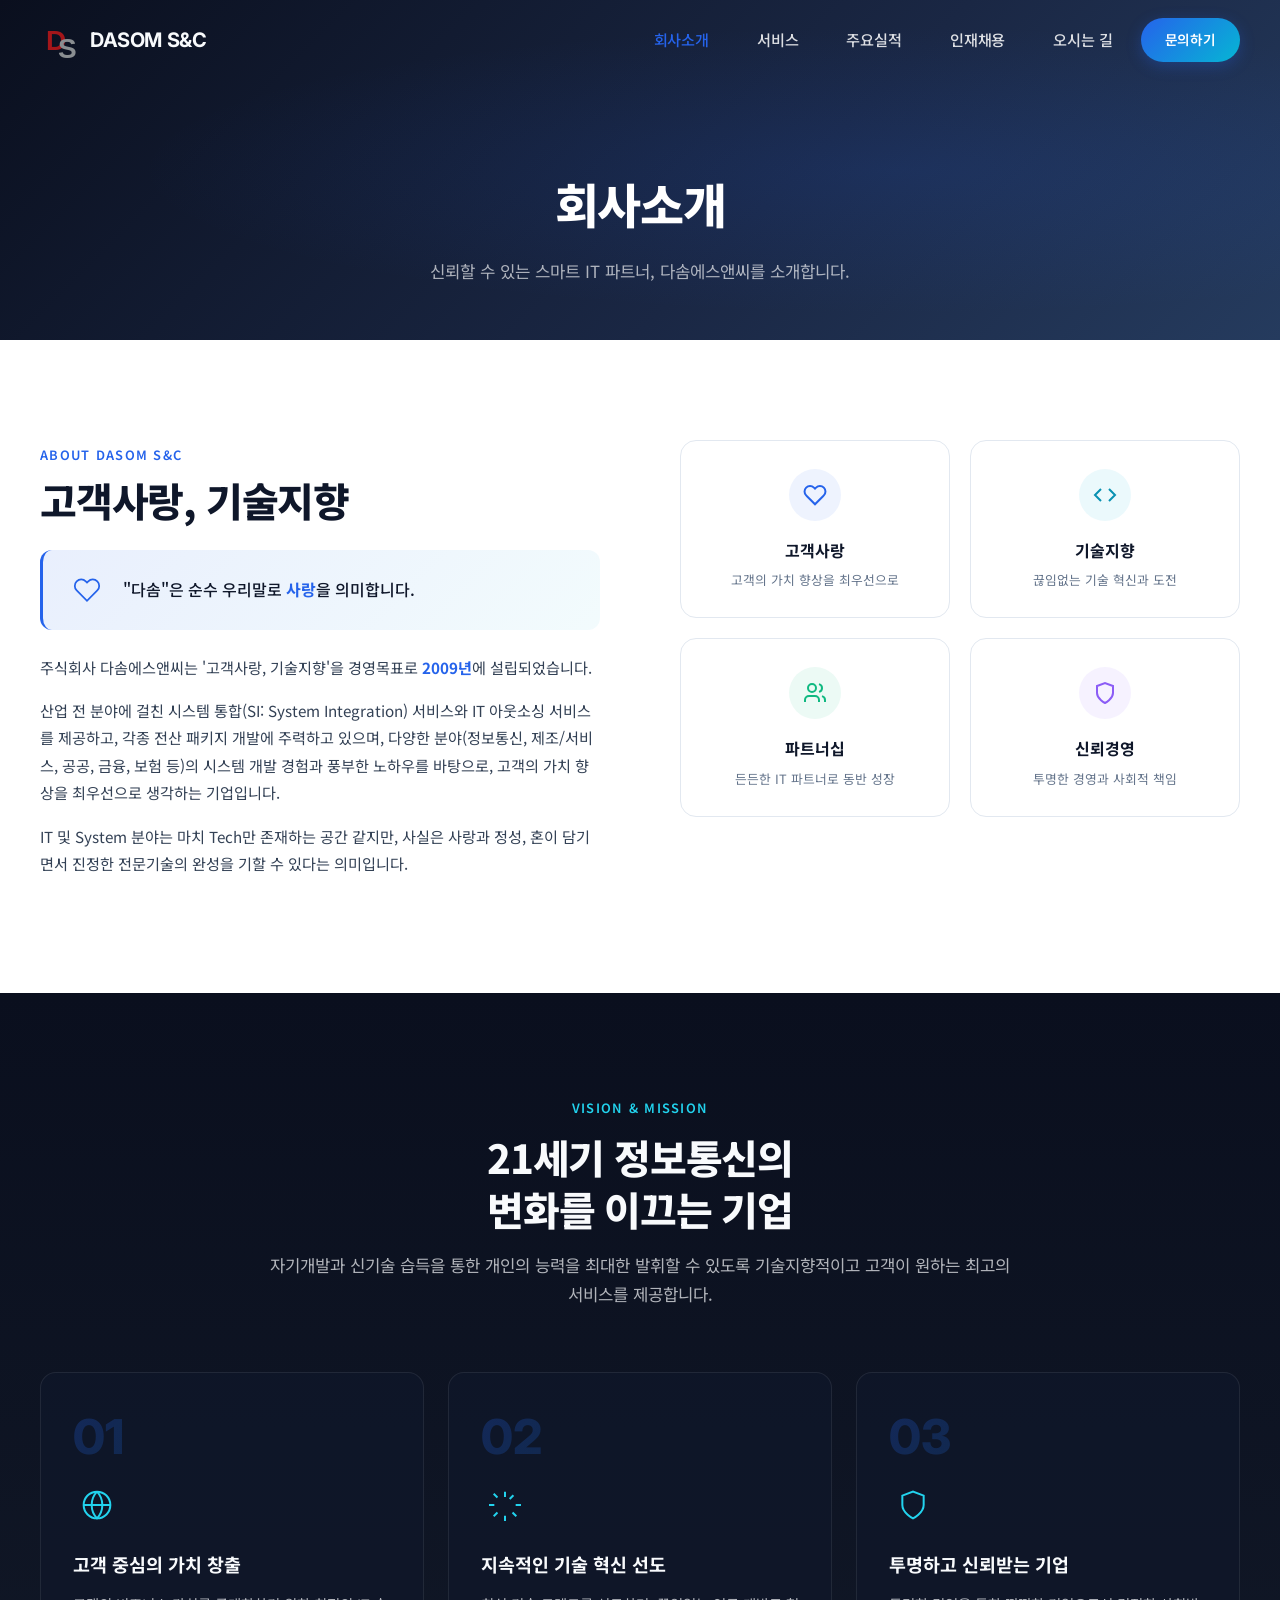
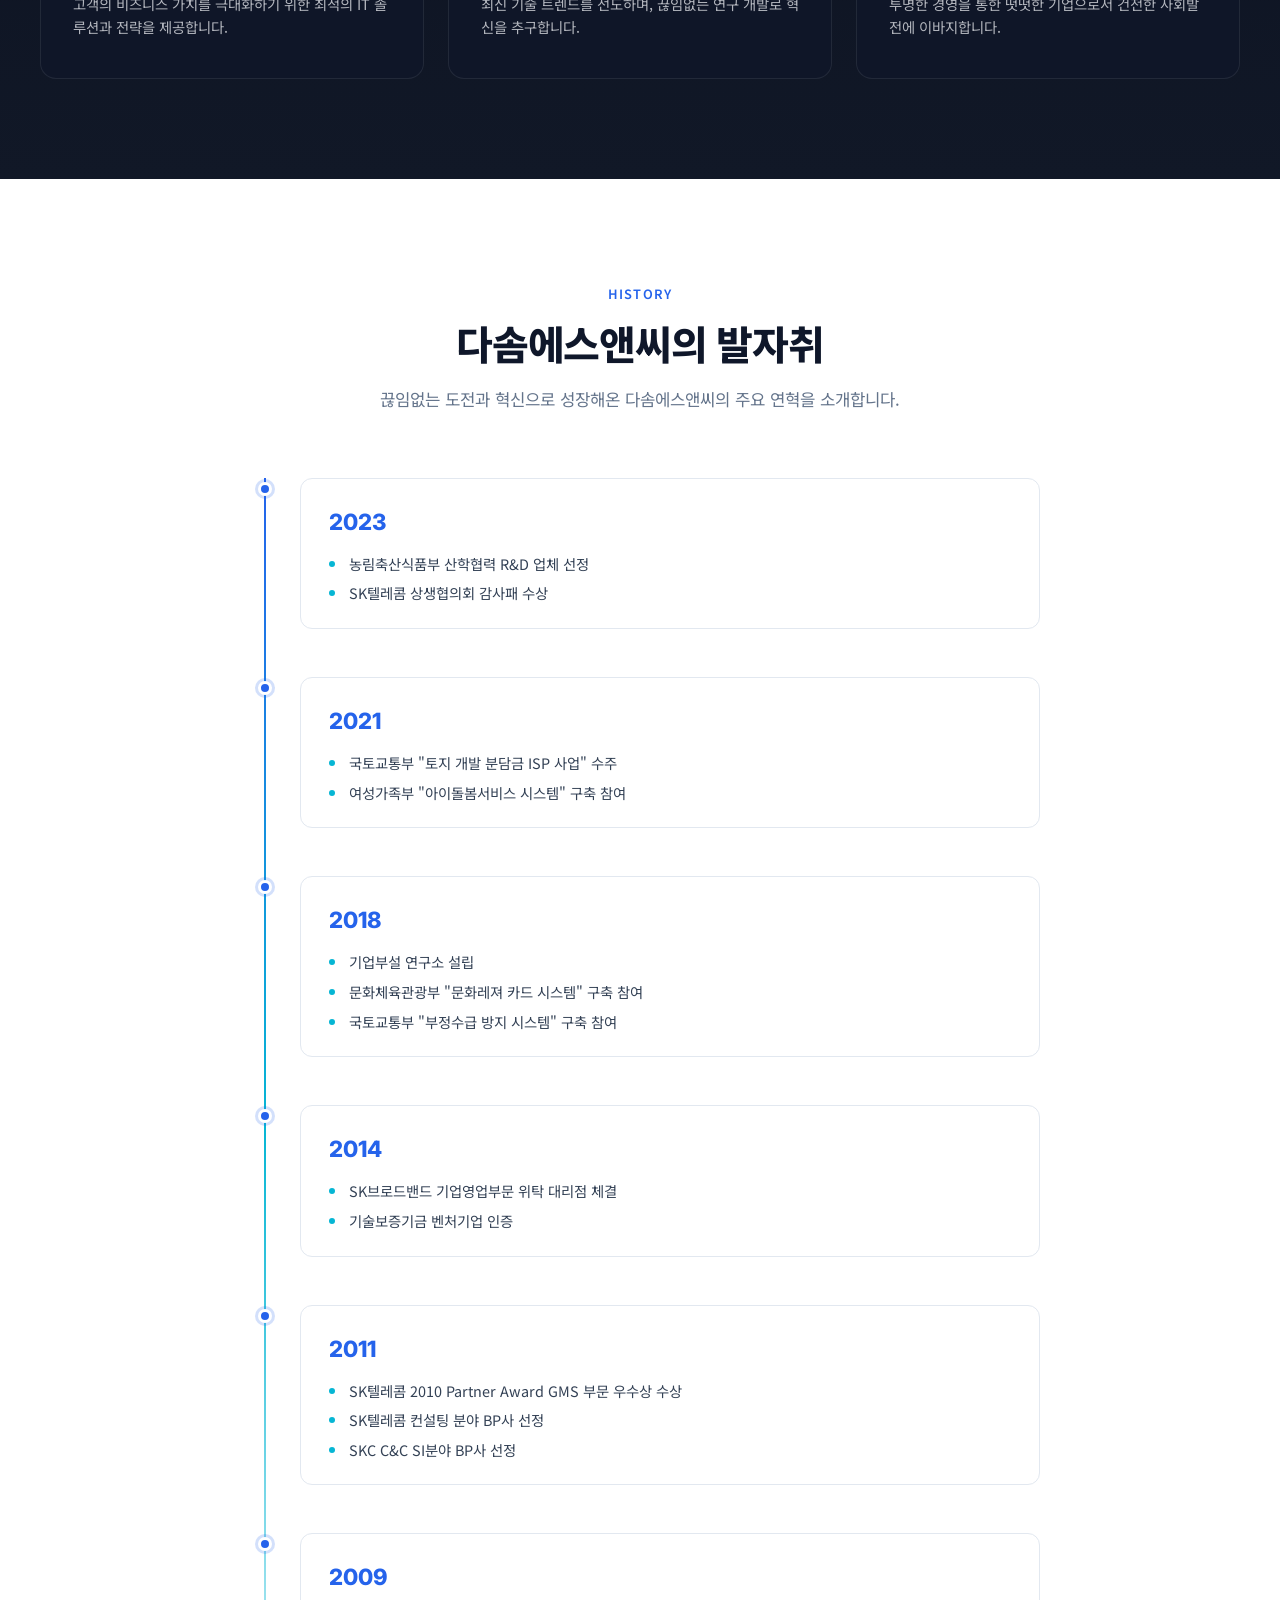
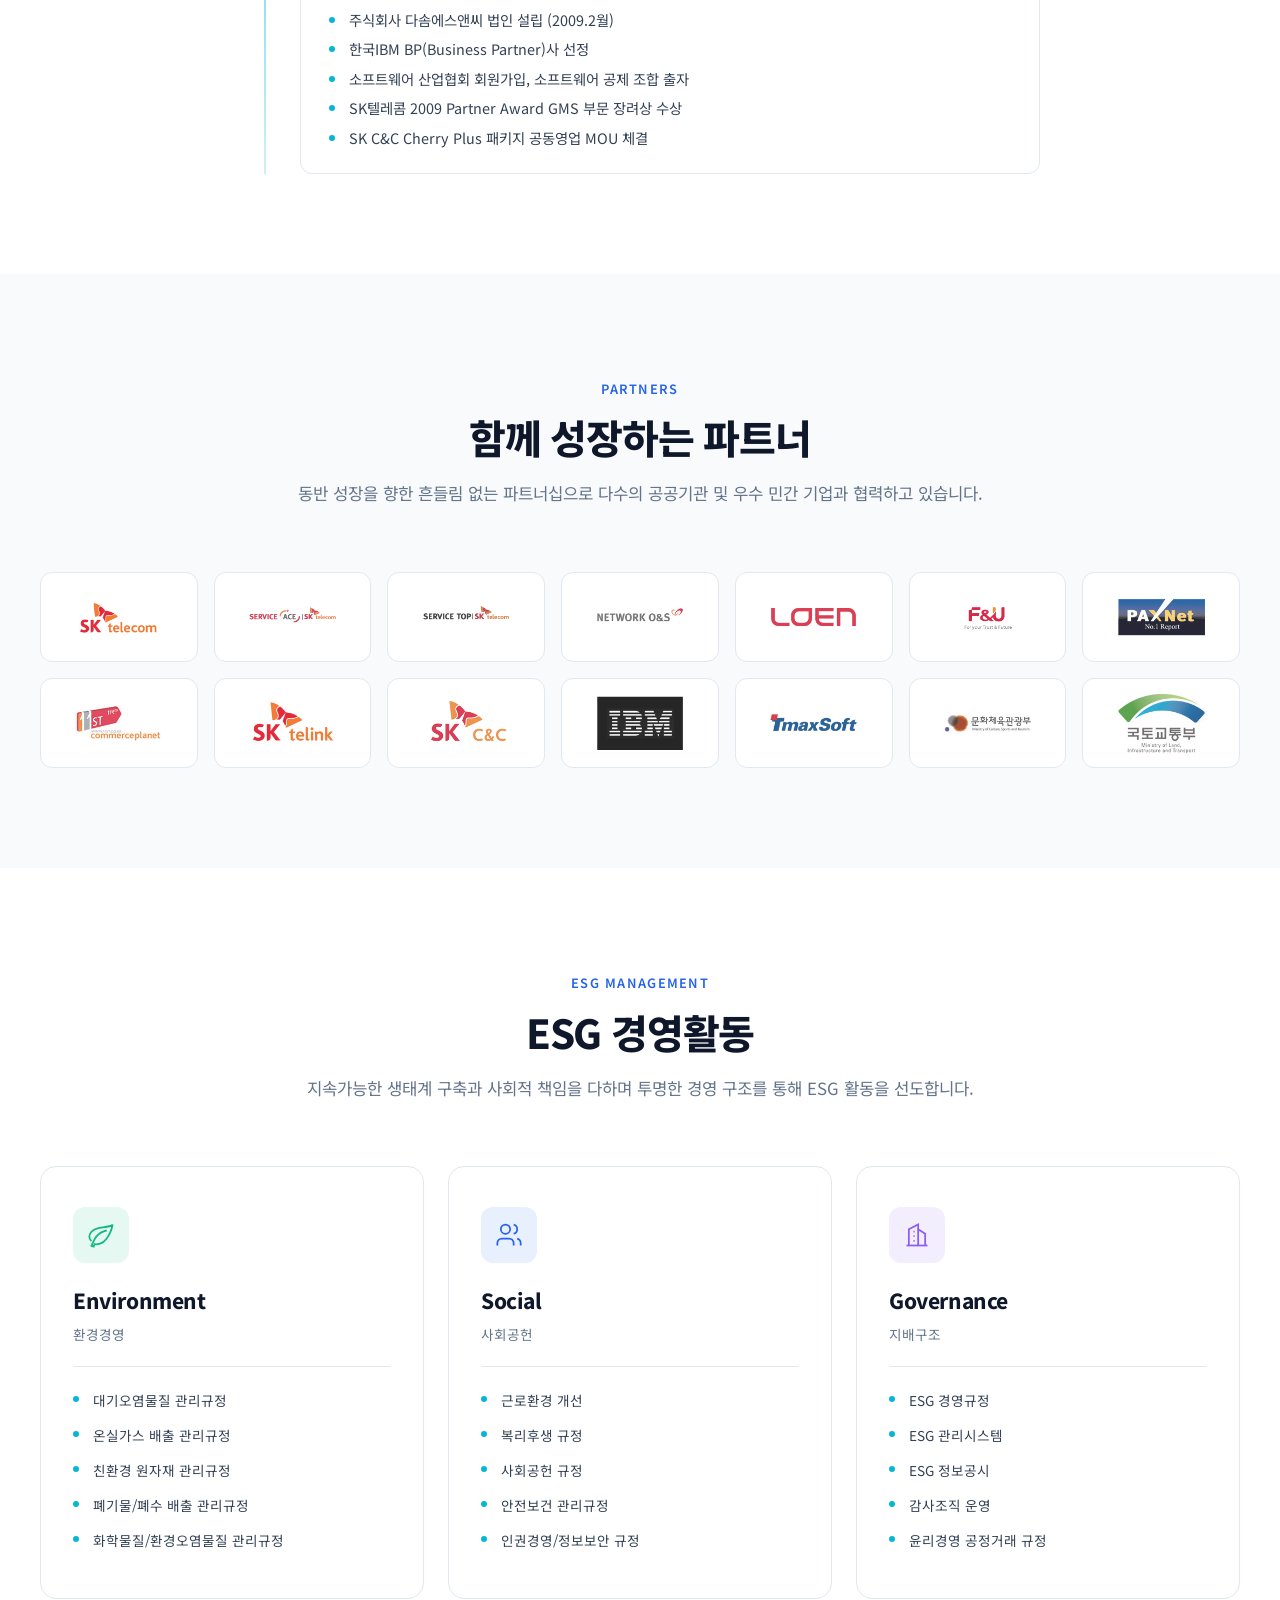
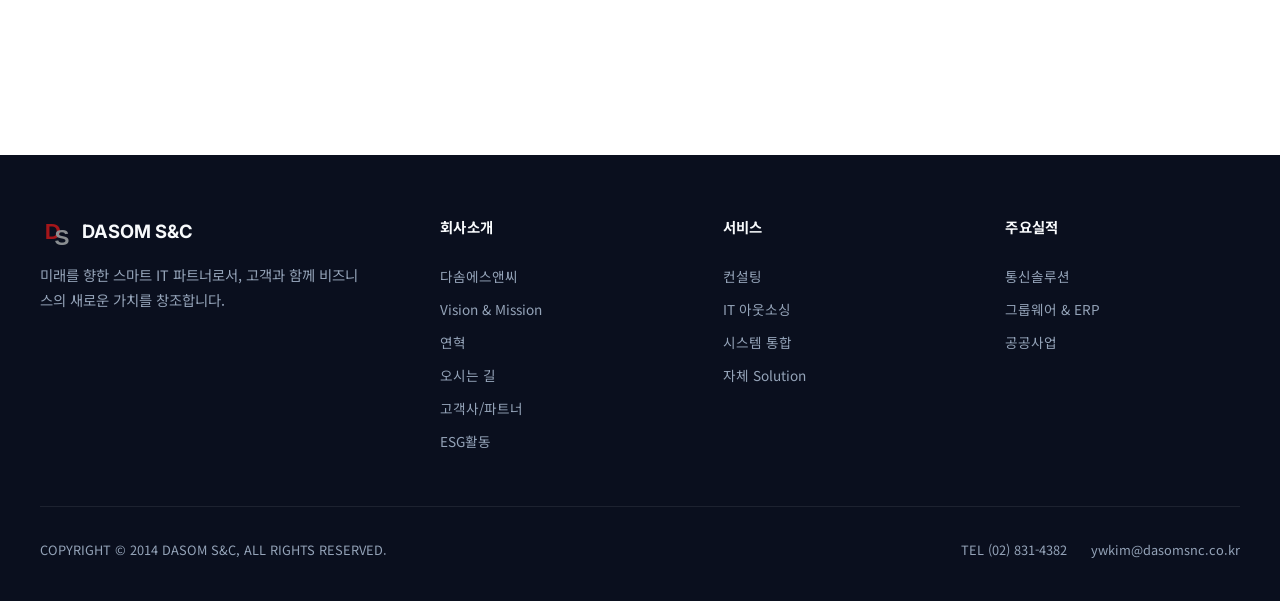
==== company.html @ d3da0902 "1 1" ====
<!DOCTYPE html>
<html lang="ko">
<head>
    <meta charset="UTF-8">
    <meta name="viewport" content="width=device-width, initial-scale=1.0">
    <meta name="description" content="다솜에스앤씨 회사소개 - 고객사랑, 기술지향을 경영목표로 2009년 설립된 IT 전문기업입니다.">
    <meta name="keywords" content="다솜에스앤씨, 회사소개, Vision, Mission, 연혁, 파트너, ESG">
    <title>회사소개 | 다솜에스앤씨 DASOM S&C</title>

    <link rel="preconnect" href="https://fonts.googleapis.com">
    <link rel="preconnect" href="https://fonts.gstatic.com" crossorigin>
    <link href="https://fonts.googleapis.com/css2?family=Noto+Sans+KR:wght@300;400;500;600;700;800;900&family=Inter:wght@300;400;500;600;700;800&display=swap" rel="stylesheet">

    <link rel="stylesheet" href="css/style.css">
    <link rel="stylesheet" href="css/company.css">

    <script>
        (function() {
            var isMobile = /Android|webOS|iPhone|iPad|iPod|BlackBerry|IEMobile|Opera Mini/i.test(navigator.userAgent);
            if (isMobile && window.location.pathname.indexOf('/mobile/') === -1) {
                window.location.href = '/mobile/index.html';
            }
        })();
    </script>
</head>
<body>

    <!-- HEADER -->
    <header class="header" id="header">
        <div class="header-inner">
            <a href="index.html" class="logo" id="logo">
                <img src="images/ds_logo.svg" alt="다솜에스앤씨 로고">
                <span class="logo-text">DASOM S&C</span>
            </a>
            <nav class="nav-desktop" id="nav-desktop" aria-label="메인 내비게이션">
                <a href="company.html" class="nav-link active-nav">회사소개</a>
                <a href="services.html" class="nav-link">서비스</a>
                <a href="portfolio.html" class="nav-link">주요실적</a>
                <a href="recruit.html" class="nav-link">인재채용</a>
                <a href="location.html" class="nav-link">오시는 길</a>
                <a href="index.html#contact" class="btn btn-primary" style="padding: 10px 24px; font-size: 0.85rem;">문의하기</a>
            </nav>
            <button class="menu-toggle" id="menu-toggle" aria-label="메뉴 열기/닫기">
                <span class="bar"></span>
            </button>
        </div>
    </header>

    <!-- Mobile Navigation -->
    <nav class="nav-mobile" id="nav-mobile" aria-label="모바일 내비게이션">
        <a href="company.html" class="nav-mobile-link">회사소개</a>
        <a href="services.html" class="nav-mobile-link">서비스</a>
        <a href="portfolio.html" class="nav-mobile-link">주요실적</a>
        <a href="recruit.html" class="nav-mobile-link">인재채용</a>
        <a href="location.html" class="nav-mobile-link">오시는 길</a>
        <a href="index.html#contact" class="nav-mobile-link" style="color: var(--primary);">문의하기</a>
    </nav>

    <!-- ============================================
         PAGE HERO BANNER
         ============================================ -->
    <section class="page-hero" id="page-hero">
        <div class="page-hero-bg"></div>
        <div class="page-hero-content">

            <h1 class="page-hero-title">회사소개</h1>
            <p class="page-hero-desc">신뢰할 수 있는 스마트 IT 파트너, 다솜에스앤씨를 소개합니다.</p>
        </div>

    </section>

    <!-- ============================================
         INTRO SECTION (다솜에스앤씨)
         ============================================ -->
    <section class="comp-section" id="intro">
        <div class="container">
            <div class="comp-intro-grid">
                <div class="comp-intro-content reveal">
                    <span class="section-tag">About DASOM S&C</span>
                    <h2 class="section-title dark">고객사랑, 기술지향</h2>
                    <div class="comp-intro-highlight">
                        <div class="highlight-icon">
                            <svg viewBox="0 0 24 24" fill="none" stroke="currentColor" stroke-width="1.5"><path d="M20.84 4.61a5.5 5.5 0 0 0-7.78 0L12 5.67l-1.06-1.06a5.501 5.501 0 0 0-7.78 7.78l1.06 1.06L12 21.23l7.78-7.78 1.06-1.06a5.5 5.5 0 0 0 0-7.78z"/></svg>
                        </div>
                        <p>"다솜"은 순수 우리말로 <strong>사랑</strong>을 의미합니다.</p>
                    </div>
                    <p>주식회사 다솜에스앤씨는 '고객사랑, 기술지향'을 경영목표로 <strong>2009년</strong>에 설립되었습니다.</p>
                    <p>산업 전 분야에 걸친 시스템 통합(SI: System Integration) 서비스와 IT 아웃소싱 서비스를 제공하고, 각종 전산 패키지 개발에 주력하고 있으며, 다양한 분야(정보통신, 제조/서비스, 공공, 금융, 보험 등)의 시스템 개발 경험과 풍부한 노하우를 바탕으로, 고객의 가치 향상을 최우선으로 생각하는 기업입니다.</p>
                    <p>IT 및 System 분야는 마치 Tech만 존재하는 공간 같지만, 사실은 사랑과 정성, 혼이 담기면서 진정한 전문기술의 완성을 기할 수 있다는 의미입니다.</p>
                </div>
                <div class="comp-intro-visual reveal-right">
                    <div class="value-cards">
                        <div class="value-card">
                            <div class="value-icon">
                                <svg viewBox="0 0 24 24" fill="none" stroke="currentColor" stroke-width="2"><path d="M20.84 4.61a5.5 5.5 0 0 0-7.78 0L12 5.67l-1.06-1.06a5.501 5.501 0 0 0-7.78 7.78l1.06 1.06L12 21.23l7.78-7.78 1.06-1.06a5.5 5.5 0 0 0 0-7.78z"/></svg>
                            </div>
                            <h4>고객사랑</h4>
                            <p>고객의 가치 향상을 최우선으로</p>
                        </div>
                        <div class="value-card">
                            <div class="value-icon accent">
                                <svg viewBox="0 0 24 24" fill="none" stroke="currentColor" stroke-width="2"><polyline points="16 18 22 12 16 6"/><polyline points="8 6 2 12 8 18"/></svg>
                            </div>
                            <h4>기술지향</h4>
                            <p>끊임없는 기술 혁신과 도전</p>
                        </div>
                        <div class="value-card">
                            <div class="value-icon green">
                                <svg viewBox="0 0 24 24" fill="none" stroke="currentColor" stroke-width="2"><path d="M16 21v-2a4 4 0 0 0-4-4H6a4 4 0 0 0-4 4v2"/><circle cx="9" cy="7" r="4"/><path d="M22 21v-2a4 4 0 0 0-3-3.87"/><path d="M16 3.13a4 4 0 0 1 0 7.75"/></svg>
                            </div>
                            <h4>파트너십</h4>
                            <p>든든한 IT 파트너로 동반 성장</p>
                        </div>
                        <div class="value-card">
                            <div class="value-icon purple">
                                <svg viewBox="0 0 24 24" fill="none" stroke="currentColor" stroke-width="2"><path d="M12 22s8-4 8-10V5l-8-3-8 3v7c0 6 8 10 8 10z"/></svg>
                            </div>
                            <h4>신뢰경영</h4>
                            <p>투명한 경영과 사회적 책임</p>
                        </div>
                    </div>
                </div>
            </div>
        </div>
    </section>

    <!-- ============================================
         VISION & MISSION
         ============================================ -->
    <section class="comp-section comp-section-dark" id="vision">
        <div class="container">
            <div class="section-header reveal">
                <span class="section-tag" style="color: var(--accent-light);">Vision & Mission</span>
                <h2 class="section-title light">21세기 정보통신의<br>변화를 이끄는 기업</h2>
                <p class="section-desc light">자기개발과 신기술 습득을 통한 개인의 능력을 최대한 발휘할 수 있도록 기술지향적이고 고객이 원하는 최고의 서비스를 제공합니다.</p>
            </div>

            <div class="vision-grid">
                <div class="vision-card reveal delay-1">
                    <div class="vision-number">01</div>
                    <div class="vision-icon">
                        <svg viewBox="0 0 24 24" fill="none" stroke="currentColor" stroke-width="1.5"><circle cx="12" cy="12" r="10"/><path d="M12 2a14.5 14.5 0 0 0 0 20 14.5 14.5 0 0 0 0-20"/><path d="M2 12h20"/></svg>
                    </div>
                    <h3>고객 중심의 가치 창출</h3>
                    <p>고객의 비즈니스 가치를 극대화하기 위한 최적의 IT 솔루션과 전략을 제공합니다.</p>
                </div>
                <div class="vision-card reveal delay-2">
                    <div class="vision-number">02</div>
                    <div class="vision-icon">
                        <svg viewBox="0 0 24 24" fill="none" stroke="currentColor" stroke-width="1.5"><path d="M12 2v4"/><path d="m15.5 7.5 2.83-2.83"/><path d="M20 12h4"/><path d="m17.66 17.66 2.83 2.83"/><path d="M12 20v4"/><path d="m6.34 17.66-2.83 2.83"/><path d="M0 12h4"/><path d="m6.34 6.34-2.83-2.83"/></svg>
                    </div>
                    <h3>지속적인 기술 혁신 선도</h3>
                    <p>최신 기술 트렌드를 선도하며, 끊임없는 연구 개발로 혁신을 추구합니다.</p>
                </div>
                <div class="vision-card reveal delay-3">
                    <div class="vision-number">03</div>
                    <div class="vision-icon">
                        <svg viewBox="0 0 24 24" fill="none" stroke="currentColor" stroke-width="1.5"><path d="M12 22s8-4 8-10V5l-8-3-8 3v7c0 6 8 10 8 10z"/></svg>
                    </div>
                    <h3>투명하고 신뢰받는 기업</h3>
                    <p>투명한 경영을 통한 떳떳한 기업으로서 건전한 사회발전에 이바지합니다.</p>
                </div>
            </div>
        </div>
    </section>

    <!-- ============================================
         HISTORY / 연혁
         ============================================ -->
    <section class="comp-section" id="history">
        <div class="container">
            <div class="section-header reveal">
                <span class="section-tag">History</span>
                <h2 class="section-title dark">다솜에스앤씨의 발자취</h2>
                <p class="section-desc">끊임없는 도전과 혁신으로 성장해온 다솜에스앤씨의 주요 연혁을 소개합니다.</p>
            </div>

            <div class="timeline">
                <div class="timeline-item reveal" data-year="2023">
                    <div class="timeline-dot"></div>
                    <div class="timeline-content">
                        <h3 class="timeline-year">2023</h3>
                        <ul class="timeline-events">
                            <li>농림축산식품부 산학협력 R&D 업체 선정</li>
                            <li>SK텔레콤 상생협의회 감사패 수상</li>
                        </ul>
                    </div>
                </div>
                <div class="timeline-item reveal" data-year="2021">
                    <div class="timeline-dot"></div>
                    <div class="timeline-content">
                        <h3 class="timeline-year">2021</h3>
                        <ul class="timeline-events">
                            <li>국토교통부 "토지 개발 분담금 ISP 사업" 수주</li>
                            <li>여성가족부 "아이돌봄서비스 시스템" 구축 참여</li>
                        </ul>
                    </div>
                </div>
                <div class="timeline-item reveal" data-year="2018">
                    <div class="timeline-dot"></div>
                    <div class="timeline-content">
                        <h3 class="timeline-year">2018</h3>
                        <ul class="timeline-events">
                            <li>기업부설 연구소 설립</li>
                            <li>문화체육관광부 "문화레져 카드 시스템" 구축 참여</li>
                            <li>국토교통부 "부정수급 방지 시스템" 구축 참여</li>
                        </ul>
                    </div>
                </div>
                <div class="timeline-item reveal" data-year="2014">
                    <div class="timeline-dot"></div>
                    <div class="timeline-content">
                        <h3 class="timeline-year">2014</h3>
                        <ul class="timeline-events">
                            <li>SK브로드밴드 기업영업부문 위탁 대리점 체결</li>
                            <li>기술보증기금 벤처기업 인증</li>
                        </ul>
                    </div>
                </div>
                <div class="timeline-item reveal" data-year="2011">
                    <div class="timeline-dot"></div>
                    <div class="timeline-content">
                        <h3 class="timeline-year">2011</h3>
                        <ul class="timeline-events">
                            <li>SK텔레콤 2010 Partner Award GMS 부문 우수상 수상</li>
                            <li>SK텔레콤 컨설팅 분야 BP사 선정</li>
                            <li>SKC C&C SI분야 BP사 선정</li>
                        </ul>
                    </div>
                </div>
                <div class="timeline-item reveal" data-year="2009">
                    <div class="timeline-dot"></div>
                    <div class="timeline-content">
                        <h3 class="timeline-year">2009</h3>
                        <ul class="timeline-events">
                            <li>주식회사 다솜에스앤씨 법인 설립 (2009.2월)</li>
                            <li>한국IBM BP(Business Partner)사 선정</li>
                            <li>소프트웨어 산업협회 회원가입, 소프트웨어 공제 조합 출자</li>
                            <li>SK텔레콤 2009 Partner Award GMS 부문 장려상 수상</li>
                            <li>SK C&C Cherry Plus 패키지 공동영업 MOU 체결</li>
                        </ul>
                    </div>
                </div>
            </div>
        </div>
    </section>

    <!-- ============================================
         PARTNERS / 고객사·파트너
         ============================================ -->
    <section class="comp-section comp-section-light" id="partners">
        <div class="container">
            <div class="section-header reveal">
                <span class="section-tag">Partners</span>
                <h2 class="section-title dark">함께 성장하는 파트너</h2>
                <p class="section-desc">동반 성장을 향한 흔들림 없는 파트너십으로 다수의 공공기관 및 우수 민간 기업과 협력하고 있습니다.</p>
            </div>

            <div class="partners-grid reveal">
                <a href="https://www.sktelecom.com/" target="_blank" rel="noreferrer" class="partner-card" title="SK텔레콤">
                    <img src="images/partner/sktelecom_ci.gif" alt="SK텔레콤" loading="lazy">
                </a>
                <a href="https://www.serviceace.co.kr/" target="_blank" rel="noreferrer" class="partner-card" title="서비스에이스">
                    <img src="images/partner/serviceace_ci.gif" alt="서비스에이스" loading="lazy">
                </a>
                <a href="https://www.servicetop.co.kr/" target="_blank" rel="noreferrer" class="partner-card" title="서비스탑">
                    <img src="images/partner/servicetop_ci.gif" alt="서비스탑" loading="lazy">
                </a>
                <a href="https://www.osk.co.kr/" target="_blank" rel="noreferrer" class="partner-card" title="네트웍오앤에스">
                    <img src="images/partner/networkons_ci.gif" alt="네트웍오앤에스" loading="lazy">
                </a>
                <a href="https://www.kakaocorp.com/" target="_blank" rel="noreferrer" class="partner-card" title="로엔엔터테인먼트">
                    <img src="images/partner/loen_ci.gif" alt="로엔엔터테인먼트" loading="lazy">
                </a>
                <a href="https://www.fnu.co.kr/" target="_blank" rel="noreferrer" class="partner-card" title="F&U신용정보">
                    <img src="images/partner/fnu_ci.gif" alt="F&U신용정보" loading="lazy">
                </a>
                <a href="https://www.paxnet.co.kr/" target="_blank" rel="noreferrer" class="partner-card" title="팍스넷">
                    <img src="images/partner/paxnet_ci.jpg" alt="팍스넷" loading="lazy">
                </a>
                <a href="https://www.11st.co.kr/" target="_blank" rel="noreferrer" class="partner-card" title="커머스플래닛">
                    <img src="images/partner/commerce_ci.jpg" alt="커머스플래닛" loading="lazy">
                </a>
                <a href="https://www.sktelink.com/" target="_blank" rel="noreferrer" class="partner-card" title="SK텔링크">
                    <img src="images/partner/sktelink_ci.gif" alt="SK텔링크" loading="lazy">
                </a>
                <a href="https://www.skinc.com/" target="_blank" rel="noreferrer" class="partner-card" title="SK C&C">
                    <img src="images/partner/skcnc_ci.gif" alt="SK C&C" loading="lazy">
                </a>
                <a href="https://www.ibm.com/" target="_blank" rel="noreferrer" class="partner-card" title="IBM">
                    <img src="images/partner/ibm_ci.gif" alt="IBM" loading="lazy">
                </a>
                <a href="https://www.tmaxsoft.com/" target="_blank" rel="noreferrer" class="partner-card" title="TMAX Soft">
                    <img src="images/partner/tmax_ci.gif" alt="TMAX Soft" loading="lazy">
                </a>
                <a href="https://www.mcst.go.kr/" target="_blank" rel="noreferrer" class="partner-card" title="문화체육관광부">
                    <img src="images/partner/mcst_mi.jpg" alt="문화체육관광부" loading="lazy">
                </a>
                <a href="http://www.molit.go.kr/" target="_blank" rel="noreferrer" class="partner-card" title="국토교통부">
                    <img src="images/partner/mltm_mi.jpg" alt="국토교통부" loading="lazy">
                </a>
            </div>
        </div>
    </section>

    <!-- ============================================
         ESG 활동
         ============================================ -->
    <section class="comp-section" id="esg">
        <div class="container">
            <div class="section-header reveal">
                <span class="section-tag">ESG Management</span>
                <h2 class="section-title dark">ESG 경영활동</h2>
                <p class="section-desc">지속가능한 생태계 구축과 사회적 책임을 다하며 투명한 경영 구조를 통해 ESG 활동을 선도합니다.</p>
            </div>

            <div class="esg-grid">
                <div class="esg-card reveal delay-1">
                    <div class="esg-icon env">
                        <svg viewBox="0 0 24 24" fill="none" stroke="currentColor" stroke-width="1.5"><path d="M17 8C8 10 5.9 16.17 3.82 21.34l1.89.66.95-2.3c.48.17.98.3 1.34.3C19 20 22 3 22 3c-1 2-8 2.25-13 3.25S2 11.5 2 13.5s1.75 3.75 1.75 3.75"/></svg>
                    </div>
                    <h3>Environment</h3>
                    <p>환경경영</p>
                    <ul class="esg-list">
                        <li>대기오염물질 관리규정</li>
                        <li>온실가스 배출 관리규정</li>
                        <li>친환경 원자재 관리규정</li>
                        <li>폐기물/폐수 배출 관리규정</li>
                        <li>화학물질/환경오염물질 관리규정</li>
                    </ul>
                </div>
                <div class="esg-card reveal delay-2">
                    <div class="esg-icon soc">
                        <svg viewBox="0 0 24 24" fill="none" stroke="currentColor" stroke-width="1.5"><path d="M16 21v-2a4 4 0 0 0-4-4H6a4 4 0 0 0-4 4v2"/><circle cx="9" cy="7" r="4"/><path d="M22 21v-2a4 4 0 0 0-3-3.87"/><path d="M16 3.13a4 4 0 0 1 0 7.75"/></svg>
                    </div>
                    <h3>Social</h3>
                    <p>사회공헌</p>
                    <ul class="esg-list">
                        <li>근로환경 개선</li>
                        <li>복리후생 규정</li>
                        <li>사회공헌 규정</li>
                        <li>안전보건 관리규정</li>
                        <li>인권경영/정보보안 규정</li>
                    </ul>
                </div>
                <div class="esg-card reveal delay-3">
                    <div class="esg-icon gov">
                        <svg viewBox="0 0 24 24" fill="none" stroke="currentColor" stroke-width="1.5"><path d="M3 21h18"/><path d="M5 21V7l8-4v18"/><path d="M19 21V11l-6-4"/><path d="M9 9h1"/><path d="M9 13h1"/><path d="M9 17h1"/></svg>
                    </div>
                    <h3>Governance</h3>
                    <p>지배구조</p>
                    <ul class="esg-list">
                        <li>ESG 경영규정</li>
                        <li>ESG 관리시스템</li>
                        <li>ESG 정보공시</li>
                        <li>감사조직 운영</li>
                        <li>윤리경영 공정거래 규정</li>
                    </ul>
                </div>
            </div>


        </div>
    </section>

    <!-- FOOTER -->
    <footer class="footer" id="footer">
        <div class="container">
            <div class="footer-inner">
                <div class="footer-brand">
                    <div class="footer-logo">
                        <img src="images/ds_logo.svg" alt="다솜에스앤씨">
                        <span>DASOM S&C</span>
                    </div>
                    <p>미래를 향한 스마트 IT 파트너로서, 고객과 함께 비즈니스의 새로운 가치를 창조합니다.</p>
                </div>
                <div class="footer-col">
                    <h4>회사소개</h4>
                    <a href="company.html">다솜에스앤씨</a>
                    <a href="company.html#vision">Vision & Mission</a>
                    <a href="company.html#history">연혁</a>
                    <a href="location.html">오시는 길</a>
                    <a href="company.html#partners">고객사/파트너</a>
                    <a href="company.html#esg">ESG활동</a>
                </div>
                <div class="footer-col">
                    <h4>서비스</h4>
                    <a href="services.html#consulting">컨설팅</a>
                    <a href="services.html#outsourcing">IT 아웃소싱</a>
                    <a href="services.html#integration">시스템 통합</a>
                    <a href="services.html#solution">자체 Solution</a>
                </div>
                <div class="footer-col">
                    <h4>주요실적</h4>
                    <a href="portfolio.html#telecom">통신솔루션</a>
                    <a href="portfolio.html#erp">그룹웨어 & ERP</a>
                    <a href="portfolio.html#public">공공사업</a>
                </div>
            </div>
            <div class="footer-bottom">
                <span>COPYRIGHT &copy; 2014 DASOM S&C, ALL RIGHTS RESERVED.</span>
                <div class="footer-contact">
                    <a href="tel:028314382">TEL (02) 831-4382</a>
                    <a href="mailto:ywkim@dasomsnc.co.kr">ywkim@dasomsnc.co.kr</a>
                </div>
            </div>
        </div>
    </footer>

    <!-- Scroll to Top -->
    <button class="scroll-top" id="scroll-top" aria-label="페이지 상단으로 이동">
        <svg width="22" height="22" viewBox="0 0 24 24" fill="none" stroke="currentColor" stroke-width="2.5" stroke-linecap="round" stroke-linejoin="round"><path d="m18 15-6-6-6 6"/></svg>
    </button>

    <script src="js/main.js"></script>
    <script src="js/company.js"></script>
</body>
</html>
---- css/style.css ----
/* ============================================
   DASOM S&C - Premium Web Stylesheet
   ============================================ */

/* ---- Google Fonts ---- */
@import url('https://fonts.googleapis.com/css2?family=Noto+Sans+KR:wght@300;400;500;600;700;800;900&family=Inter:wght@300;400;500;600;700;800&display=swap');

/* ---- CSS Custom Properties ---- */
:root {
    /* Color Palette */
    --primary: #2563eb;
    --primary-light: #3b82f6;
    --primary-dark: #1d4ed8;
    --primary-glow: rgba(37, 99, 235, 0.3);
    --accent: #06b6d4;
    --accent-light: #22d3ee;
    --accent-dark: #0891b2;

    --bg-dark: #0a0f1e;
    --bg-section: #0d1425;
    --bg-card: rgba(15, 23, 42, 0.8);
    --bg-card-hover: rgba(30, 41, 59, 0.9);
    --bg-glass: rgba(255, 255, 255, 0.03);
    --bg-white: #ffffff;
    --bg-light: #f8fafc;
    --bg-subtle: #f1f5f9;

    --text-dark: #0f172a;
    --text-body: #334155;
    --text-muted: #64748b;
    --text-light: #94a3b8;
    --text-white: #f8fafc;
    --text-white-muted: rgba(248, 250, 252, 0.7);

    --border-light: rgba(255, 255, 255, 0.08);
    --border-subtle: #e2e8f0;

    --gradient-primary: linear-gradient(135deg, #2563eb, #06b6d4);
    --gradient-dark: linear-gradient(180deg, #0a0f1e 0%, #111827 100%);
    --gradient-card: linear-gradient(135deg, rgba(37, 99, 235, 0.1), rgba(6, 182, 212, 0.05));

    /* Typography */
    --font-main: 'Noto Sans KR', 'Inter', -apple-system, BlinkMacSystemFont, sans-serif;
    --font-display: 'Inter', 'Noto Sans KR', sans-serif;

    /* Spacing */
    --section-padding: 120px 0;
    --container-width: 1280px;
    --container-padding: 0 40px;

    /* Transitions */
    --transition-fast: 0.2s cubic-bezier(0.4, 0, 0.2, 1);
    --transition-base: 0.3s cubic-bezier(0.4, 0, 0.2, 1);
    --transition-slow: 0.5s cubic-bezier(0.4, 0, 0.2, 1);
    --transition-spring: 0.6s cubic-bezier(0.34, 1.56, 0.64, 1);

    /* Shadows */
    --shadow-sm: 0 1px 2px rgba(0, 0, 0, 0.05);
    --shadow-md: 0 4px 6px -1px rgba(0, 0, 0, 0.1), 0 2px 4px -2px rgba(0, 0, 0, 0.1);
    --shadow-lg: 0 10px 15px -3px rgba(0, 0, 0, 0.1), 0 4px 6px -4px rgba(0, 0, 0, 0.1);
    --shadow-xl: 0 20px 25px -5px rgba(0, 0, 0, 0.1), 0 8px 10px -6px rgba(0, 0, 0, 0.1);
    --shadow-glow: 0 0 40px rgba(37, 99, 235, 0.15);

    /* Border Radius */
    --radius-sm: 8px;
    --radius-md: 12px;
    --radius-lg: 16px;
    --radius-xl: 24px;
    --radius-full: 9999px;
}

/* ---- Reset & Base ---- */
*,
*::before,
*::after {
    margin: 0;
    padding: 0;
    box-sizing: border-box;
}

html {
    scroll-behavior: smooth;
    font-size: 16px;
}

body {
    font-family: var(--font-main);
    line-height: 1.7;
    color: var(--text-body);
    background: var(--bg-white);
    overflow-x: hidden;
    -webkit-font-smoothing: antialiased;
    -moz-osx-font-smoothing: grayscale;
}

a {
    text-decoration: none;
    color: inherit;
    transition: var(--transition-fast);
}

img {
    max-width: 100%;
    height: auto;
    display: block;
}

ul, ol {
    list-style: none;
}

button {
    border: none;
    background: none;
    cursor: pointer;
    font-family: inherit;
}

.container {
    max-width: var(--container-width);
    margin: 0 auto;
    padding: var(--container-padding);
}

/* ---- Utility ---- */
.sr-only {
    position: absolute;
    width: 1px;
    height: 1px;
    padding: 0;
    margin: -1px;
    overflow: hidden;
    clip: rect(0, 0, 0, 0);
    white-space: nowrap;
    border: 0;
}

/* ============================================
   HEADER / NAVIGATION
   ============================================ */
.header {
    position: fixed;
    top: 0;
    left: 0;
    right: 0;
    z-index: 1000;
    transition: var(--transition-base);
    background: transparent;
}

.header.scrolled {
    background: rgba(255, 255, 255, 0.96);
    backdrop-filter: blur(20px);
    -webkit-backdrop-filter: blur(20px);
    box-shadow: 0 1px 3px rgba(0, 0, 0, 0.08);
}

.header-inner {
    max-width: var(--container-width);
    margin: 0 auto;
    padding: 0 40px;
    display: flex;
    align-items: center;
    justify-content: space-between;
    height: 80px;
}

/* Logo */
.logo {
    display: flex;
    align-items: center;
    gap: 10px;
    z-index: 1001;
}

.logo img {
    width: 40px;
    height: 40px;
}

.logo-text {
    font-family: var(--font-display);
    font-weight: 700;
    font-size: 1.25rem;
    letter-spacing: -0.02em;
    transition: var(--transition-base);
}

.header:not(.scrolled) .logo-text {
    color: var(--text-white);
}

.header.scrolled .logo-text {
    color: var(--text-dark);
}

/* Desktop Nav */
.nav-desktop {
    display: flex;
    align-items: center;
    gap: 8px;
}

.nav-item {
    position: relative;
}

.nav-link {
    display: flex;
    align-items: center;
    padding: 10px 20px;
    font-size: 0.95rem;
    font-weight: 500;
    letter-spacing: -0.01em;
    border-radius: var(--radius-sm);
    transition: var(--transition-base);
}

.header:not(.scrolled) .nav-link {
    color: rgba(255, 255, 255, 0.85);
}

.header:not(.scrolled) .nav-link:hover {
    color: #fff;
    background: rgba(255, 255, 255, 0.1);
}

.header.scrolled .nav-link {
    color: var(--text-body);
}

.header.scrolled .nav-link:hover {
    color: var(--primary);
    background: rgba(37, 99, 235, 0.05);
}

/* Dropdown */
.dropdown {
    position: absolute;
    top: calc(100% + 8px);
    left: 50%;
    transform: translateX(-50%) translateY(10px);
    min-width: 200px;
    background: rgba(255, 255, 255, 0.98);
    backdrop-filter: blur(20px);
    border-radius: var(--radius-md);
    padding: 8px;
    box-shadow: var(--shadow-xl), 0 0 0 1px rgba(0, 0, 0, 0.04);
    opacity: 0;
    visibility: hidden;
    pointer-events: none;
    transition: var(--transition-base);
}

.nav-item:hover .dropdown {
    opacity: 1;
    visibility: visible;
    pointer-events: all;
    transform: translateX(-50%) translateY(0);
}

.dropdown a {
    display: block;
    padding: 10px 16px;
    font-size: 0.9rem;
    color: var(--text-body);
    border-radius: var(--radius-sm);
    transition: var(--transition-fast);
}

.dropdown a:hover {
    color: var(--primary);
    background: rgba(37, 99, 235, 0.06);
}

/* Mobile Menu Button */
.menu-toggle {
    display: none;
    width: 44px;
    height: 44px;
    align-items: center;
    justify-content: center;
    border-radius: var(--radius-sm);
    z-index: 1001;
    transition: var(--transition-base);
}

.menu-toggle .bar {
    display: block;
    width: 22px;
    height: 2px;
    border-radius: 2px;
    transition: var(--transition-base);
    position: relative;
}

.header:not(.scrolled) .menu-toggle .bar,
.header:not(.scrolled) .menu-toggle .bar::before,
.header:not(.scrolled) .menu-toggle .bar::after {
    background: #fff;
}

.header.scrolled .menu-toggle .bar,
.header.scrolled .menu-toggle .bar::before,
.header.scrolled .menu-toggle .bar::after {
    background: var(--text-dark);
}

.menu-toggle .bar::before,
.menu-toggle .bar::after {
    content: '';
    position: absolute;
    left: 0;
    width: 22px;
    height: 2px;
    border-radius: 2px;
    transition: var(--transition-base);
}

.menu-toggle .bar::before {
    top: -7px;
}

.menu-toggle .bar::after {
    top: 7px;
}

.menu-toggle.active .bar {
    background: transparent !important;
}

.menu-toggle.active .bar::before {
    top: 0;
    transform: rotate(45deg);
    background: var(--text-dark) !important;
}

.menu-toggle.active .bar::after {
    top: 0;
    transform: rotate(-45deg);
    background: var(--text-dark) !important;
}

/* Mobile Nav Overlay */
.nav-mobile {
    display: none;
    position: fixed;
    inset: 0;
    background: rgba(255, 255, 255, 0.98);
    backdrop-filter: blur(20px);
    z-index: 999;
    padding: 100px 30px 40px;
    overflow-y: auto;
    transform: translateX(100%);
    transition: var(--transition-slow);
}

.nav-mobile.open {
    transform: translateX(0);
}

.nav-mobile-link {
    display: block;
    padding: 16px 0;
    font-size: 1.1rem;
    font-weight: 600;
    color: var(--text-dark);
    border-bottom: 1px solid var(--border-subtle);
}

.nav-mobile-sub {
    padding-left: 16px;
}

.nav-mobile-sub a {
    display: block;
    padding: 10px 0;
    font-size: 0.95rem;
    font-weight: 400;
    color: var(--text-muted);
}

.nav-mobile-sub a:hover {
    color: var(--primary);
}

/* ============================================
   HERO SECTION
   ============================================ */
.hero {
    position: relative;
    min-height: 100vh;
    display: flex;
    align-items: center;
    justify-content: center;
    overflow: hidden;
    background: var(--bg-dark);
}

.hero-bg {
    position: absolute;
    inset: 0;
    z-index: 1;
}

.hero-bg img {
    width: 100%;
    height: 100%;
    object-fit: cover;
    opacity: 0.5;
}

.hero-overlay {
    position: absolute;
    inset: 0;
    background: linear-gradient(
        180deg,
        rgba(10, 15, 30, 0.4) 0%,
        rgba(10, 15, 30, 0.6) 50%,
        rgba(10, 15, 30, 0.85) 100%
    );
    z-index: 2;
}

/* Animated particles */
.hero-particles {
    position: absolute;
    inset: 0;
    z-index: 3;
    overflow: hidden;
}

.particle {
    position: absolute;
    width: 4px;
    height: 4px;
    background: rgba(37, 99, 235, 0.4);
    border-radius: 50%;
    animation: float-particle 15s infinite linear;
}

.particle:nth-child(1) { left: 10%; top: 20%; animation-delay: 0s; animation-duration: 18s; }
.particle:nth-child(2) { left: 20%; top: 80%; animation-delay: -2s; animation-duration: 22s; }
.particle:nth-child(3) { left: 30%; top: 10%; animation-delay: -4s; animation-duration: 16s; }
.particle:nth-child(4) { left: 50%; top: 50%; animation-delay: -6s; animation-duration: 20s; }
.particle:nth-child(5) { left: 65%; top: 30%; animation-delay: -8s; animation-duration: 24s; }
.particle:nth-child(6) { left: 75%; top: 70%; animation-delay: -10s; animation-duration: 19s; }
.particle:nth-child(7) { left: 85%; top: 15%; animation-delay: -12s; animation-duration: 21s; }
.particle:nth-child(8) { left: 90%; top: 60%; animation-delay: -14s; animation-duration: 17s; }

@keyframes float-particle {
    0% { transform: translateY(0) translateX(0); opacity: 0; }
    10% { opacity: 1; }
    90% { opacity: 1; }
    100% { transform: translateY(-100vh) translateX(50px); opacity: 0; }
}

.hero-content {
    position: relative;
    z-index: 4;
    text-align: center;
    max-width: 800px;
    padding: 0 40px;
}

.hero-badge {
    display: inline-flex;
    align-items: center;
    gap: 8px;
    padding: 8px 20px;
    background: rgba(37, 99, 235, 0.15);
    border: 1px solid rgba(37, 99, 235, 0.3);
    border-radius: var(--radius-full);
    color: var(--accent-light);
    font-size: 0.85rem;
    font-weight: 500;
    letter-spacing: 0.05em;
    margin-bottom: 28px;
    animation: fadeInUp 0.8s ease-out;
}

.hero-badge::before {
    content: '';
    width: 6px;
    height: 6px;
    background: var(--accent-light);
    border-radius: 50%;
    animation: pulse 2s infinite;
}

@keyframes pulse {
    0%, 100% { opacity: 1; }
    50% { opacity: 0.3; }
}

.hero-title {
    font-family: var(--font-main);
    font-size: clamp(2.5rem, 5.5vw, 4rem);
    font-weight: 800;
    line-height: 1.2;
    color: var(--text-white);
    letter-spacing: -0.03em;
    margin-bottom: 24px;
    animation: fadeInUp 0.8s ease-out 0.15s both;
}

.hero-title .highlight {
    background: var(--gradient-primary);
    -webkit-background-clip: text;
    -webkit-text-fill-color: transparent;
    background-clip: text;
}

.hero-desc {
    font-size: clamp(1rem, 1.5vw, 1.2rem);
    line-height: 1.8;
    color: var(--text-white-muted);
    max-width: 560px;
    margin: 0 auto 40px;
    animation: fadeInUp 0.8s ease-out 0.3s both;
}

.hero-buttons {
    display: flex;
    gap: 16px;
    justify-content: center;
    flex-wrap: wrap;
    animation: fadeInUp 0.8s ease-out 0.45s both;
}

.btn {
    display: inline-flex;
    align-items: center;
    gap: 8px;
    padding: 14px 32px;
    font-size: 0.95rem;
    font-weight: 600;
    border-radius: var(--radius-full);
    transition: var(--transition-base);
    letter-spacing: -0.01em;
}

.btn-primary {
    background: var(--gradient-primary);
    color: #fff;
    box-shadow: 0 4px 15px rgba(37, 99, 235, 0.3);
}

.btn-primary:hover {
    transform: translateY(-2px);
    box-shadow: 0 8px 25px rgba(37, 99, 235, 0.4);
}

.btn-outline {
    background: transparent;
    color: var(--text-white);
    border: 1px solid rgba(255, 255, 255, 0.25);
}

.btn-outline:hover {
    background: rgba(255, 255, 255, 0.08);
    border-color: rgba(255, 255, 255, 0.4);
    transform: translateY(-2px);
}

.btn-outline-dark {
    background: transparent;
    color: var(--primary);
    border: 1px solid var(--primary);
}

.btn-outline-dark:hover {
    background: var(--primary);
    color: #fff;
    transform: translateY(-2px);
    box-shadow: 0 4px 15px rgba(37, 99, 235, 0.3);
}

/* Scroll indicator */
.scroll-indicator {
    position: absolute;
    bottom: 40px;
    left: 50%;
    transform: translateX(-50%);
    z-index: 4;
    display: flex;
    flex-direction: column;
    align-items: center;
    gap: 8px;
    animation: fadeInUp 0.8s ease-out 0.6s both;
}

.scroll-indicator span {
    font-size: 0.75rem;
    color: var(--text-white-muted);
    letter-spacing: 0.1em;
    text-transform: uppercase;
}

.scroll-line {
    width: 1px;
    height: 40px;
    background: linear-gradient(180deg, rgba(255, 255, 255, 0.5), transparent);
    position: relative;
    overflow: hidden;
}

.scroll-line::after {
    content: '';
    position: absolute;
    top: -100%;
    width: 100%;
    height: 100%;
    background: var(--accent-light);
    animation: scrollDown 2s infinite;
}

@keyframes scrollDown {
    0% { top: -100%; }
    100% { top: 100%; }
}

@keyframes fadeInUp {
    from { opacity: 0; transform: translateY(30px); }
    to { opacity: 1; transform: translateY(0); }
}

@keyframes fadeInLeft {
    from { opacity: 0; transform: translateX(-30px); }
    to { opacity: 1; transform: translateX(0); }
}

@keyframes fadeInRight {
    from { opacity: 0; transform: translateX(30px); }
    to { opacity: 1; transform: translateX(0); }
}

/* ============================================
   SECTION COMMON
   ============================================ */
.section-header {
    text-align: center;
    margin-bottom: 64px;
}

.section-tag {
    display: inline-block;
    font-size: 0.8rem;
    font-weight: 600;
    color: var(--primary);
    letter-spacing: 0.1em;
    text-transform: uppercase;
    margin-bottom: 12px;
}

.section-title {
    font-size: clamp(1.8rem, 3.5vw, 2.5rem);
    font-weight: 800;
    letter-spacing: -0.03em;
    line-height: 1.3;
    margin-bottom: 16px;
}

.section-title.dark {
    color: var(--text-dark);
}

.section-title.light {
    color: var(--text-white);
}

.section-desc {
    font-size: 1.05rem;
    color: var(--text-muted);
    max-width: 800px;
    margin: 0 auto;
    line-height: 1.7;
    word-break: keep-all;
}

.section-desc.light {
    color: var(--text-white-muted);
}

/* ============================================
   SERVICES SECTION
   ============================================ */
.services {
    padding: var(--section-padding);
    background: var(--bg-white);
}

.services-grid {
    display: grid;
    grid-template-columns: repeat(4, 1fr);
    gap: 24px;
}

.service-card {
    position: relative;
    padding: 40px 30px;
    background: var(--bg-white);
    border: 1px solid var(--border-subtle);
    border-radius: var(--radius-lg);
    transition: var(--transition-base);
    overflow: hidden;
    cursor: pointer;
}

.service-card::before {
    content: '';
    position: absolute;
    top: 0;
    left: 0;
    right: 0;
    height: 3px;
    background: var(--gradient-primary);
    transform: scaleX(0);
    transform-origin: left;
    transition: transform var(--transition-slow);
}

.service-card:hover {
    transform: translateY(-8px);
    box-shadow: var(--shadow-xl);
    border-color: transparent;
}

.service-card:hover::before {
    transform: scaleX(1);
}

.service-icon {
    width: 56px;
    height: 56px;
    display: flex;
    align-items: center;
    justify-content: center;
    border-radius: var(--radius-md);
    background: var(--gradient-card);
    margin-bottom: 24px;
    transition: var(--transition-base);
}

.service-icon svg {
    width: 28px;
    height: 28px;
    stroke: var(--primary);
    transition: var(--transition-base);
}

.service-card:hover .service-icon {
    background: var(--gradient-primary);
}

.service-card:hover .service-icon svg {
    stroke: #fff;
}

.service-card h3 {
    font-size: 1.15rem;
    font-weight: 700;
    color: var(--text-dark);
    margin-bottom: 10px;
    letter-spacing: -0.02em;
}

.service-card p {
    font-size: 0.9rem;
    color: var(--text-muted);
    line-height: 1.6;
}

.service-card .arrow {
    display: flex;
    align-items: center;
    gap: 4px;
    margin-top: 20px;
    font-size: 0.85rem;
    font-weight: 600;
    color: var(--primary);
    opacity: 0;
    transform: translateX(-10px);
    transition: var(--transition-base);
}

.service-card:hover .arrow {
    opacity: 1;
    transform: translateX(0);
}

/* ============================================
   ABOUT / COMPANY SECTION
   ============================================ */
.about {
    padding: var(--section-padding);
    background: var(--bg-light);
    overflow: hidden;
}

.about-grid {
    display: grid;
    grid-template-columns: 1fr 1fr;
    gap: 80px;
    align-items: center;
}

/* About Visual - CSS Infographic */
.about-visual {
    position: relative;
    display: flex;
    align-items: center;
    justify-content: center;
}

.tech-graphic {
    position: relative;
    width: 100%;
    aspect-ratio: 1;
    max-width: 480px;
    margin: 0 auto;
}

.tech-orbit {
    position: relative;
    width: 100%;
    height: 100%;
}

/* Orbit Rings */
.orbit-ring {
    position: absolute;
    border-radius: 50%;
    border: 1px solid rgba(37, 99, 235, 0.12);
}

.orbit-ring.ring-1 {
    top: 50%;
    left: 50%;
    width: 55%;
    height: 55%;
    transform: translate(-50%, -50%);
    border-color: rgba(37, 99, 235, 0.18);
    animation: orbit-pulse 4s ease-in-out infinite;
}

.orbit-ring.ring-2 {
    top: 50%;
    left: 50%;
    width: 78%;
    height: 78%;
    transform: translate(-50%, -50%);
    border-color: rgba(37, 99, 235, 0.12);
    border-style: dashed;
    animation: orbit-pulse 4s ease-in-out 1s infinite;
}

.orbit-ring.ring-3 {
    top: 50%;
    left: 50%;
    width: 100%;
    height: 100%;
    transform: translate(-50%, -50%);
    border-color: rgba(37, 99, 235, 0.06);
    animation: orbit-pulse 4s ease-in-out 2s infinite;
}

@keyframes orbit-pulse {
    0%, 100% { opacity: 0.6; }
    50% { opacity: 1; }
}

/* Center Icon */
.orbit-center {
    position: absolute;
    top: 50%;
    left: 50%;
    transform: translate(-50%, -50%);
    width: 80px;
    height: 80px;
    display: flex;
    align-items: center;
    justify-content: center;
    background: var(--gradient-primary);
    border-radius: 50%;
    box-shadow: 0 0 40px rgba(37, 99, 235, 0.3), 0 0 80px rgba(37, 99, 235, 0.1);
    z-index: 2;
}

.orbit-center svg {
    width: 36px;
    height: 36px;
    stroke: #fff;
}

/* Orbit Nodes */
.orbit-node {
    position: absolute;
    display: flex;
    flex-direction: column;
    align-items: center;
    gap: 8px;
    z-index: 3;
}

.orbit-node svg {
    width: 28px;
    height: 28px;
    padding: 14px;
    box-sizing: content-box;
    background: var(--bg-white);
    border: 1px solid var(--border-subtle);
    border-radius: 50%;
    stroke: var(--primary);
    box-shadow: var(--shadow-md);
    transition: var(--transition-base);
}

.orbit-node span {
    font-size: 0.75rem;
    font-weight: 600;
    color: var(--text-body);
    white-space: nowrap;
}

.orbit-node:hover svg {
    background: var(--gradient-primary);
    border-color: transparent;
    stroke: #fff;
    box-shadow: 0 4px 20px rgba(37, 99, 235, 0.3);
    transform: scale(1.1);
}

/* Node positions */
.orbit-node.node-1 {
    top: 2%;
    left: 50%;
    transform: translateX(-50%);
    animation: float-node 3s ease-in-out infinite;
}

.orbit-node.node-2 {
    top: 50%;
    right: 0;
    transform: translateY(-50%);
    animation: float-node 3s ease-in-out 0.75s infinite;
}

.orbit-node.node-3 {
    bottom: 2%;
    left: 50%;
    transform: translateX(-50%);
    animation: float-node 3s ease-in-out 1.5s infinite;
}

.orbit-node.node-4 {
    top: 50%;
    left: 0;
    transform: translateY(-50%);
    animation: float-node 3s ease-in-out 2.25s infinite;
}

@keyframes float-node {
    0%, 100% { filter: drop-shadow(0 0 0 transparent); }
    50% { filter: drop-shadow(0 4px 12px rgba(37, 99, 235, 0.15)); }
}

/* Connecting lines (pseudo elements on orbit center) */
.tech-orbit::before,
.tech-orbit::after {
    content: '';
    position: absolute;
    top: 50%;
    left: 50%;
    background: linear-gradient(90deg, transparent, rgba(37, 99, 235, 0.15), transparent);
    z-index: 1;
}

.tech-orbit::before {
    width: 100%;
    height: 1px;
    transform: translate(-50%, -50%);
}

.tech-orbit::after {
    width: 1px;
    height: 100%;
    background: linear-gradient(180deg, transparent, rgba(37, 99, 235, 0.15), transparent);
    transform: translate(-50%, -50%);
}

/* Float badge repositioned for infographic */
.tech-graphic .float-badge {
    position: absolute;
    bottom: -10px;
    left: 10px;
    padding: 12px 20px;
    background: rgba(255, 255, 255, 0.95);
    backdrop-filter: blur(10px);
    border-radius: var(--radius-md);
    box-shadow: var(--shadow-lg);
    z-index: 4;
}

.float-badge .number {
    font-family: var(--font-display);
    font-size: 1.5rem;
    font-weight: 800;
    color: var(--primary);
    line-height: 1;
}

.float-badge .label {
    font-size: 0.8rem;
    color: var(--text-muted);
    margin-top: 2px;
}

.about-content h3 {
    font-size: clamp(1.6rem, 3vw, 2.2rem);
    font-weight: 800;
    color: var(--text-dark);
    letter-spacing: -0.03em;
    line-height: 1.3;
    margin-bottom: 20px;
}

.about-content .about-highlight {
    font-size: 1.05rem;
    color: var(--primary);
    font-weight: 600;
    margin-bottom: 16px;
}

.about-content p {
    color: var(--text-body);
    line-height: 1.8;
    margin-bottom: 16px;
}

.about-stats {
    display: grid;
    grid-template-columns: repeat(3, 1fr);
    gap: 24px;
    margin-top: 36px;
    padding-top: 36px;
    border-top: 1px solid var(--border-subtle);
}

.stat-item {
    text-align: center;
}

.stat-number {
    font-family: var(--font-display);
    font-size: 1.75rem;
    font-weight: 800;
    color: var(--primary);
    line-height: 1;
    margin-bottom: 6px;
}

.stat-label {
    font-size: 0.85rem;
    color: var(--text-muted);
}

/* ============================================
   PORTFOLIO / TRACK RECORD SECTION (DARK)
   ============================================ */
.portfolio {
    padding: var(--section-padding);
    background: var(--gradient-dark);
    position: relative;
    overflow: hidden;
}

.portfolio::before {
    content: '';
    position: absolute;
    top: -50%;
    right: -20%;
    width: 500px;
    height: 500px;
    border-radius: 50%;
    background: radial-gradient(circle, rgba(37, 99, 235, 0.08), transparent);
    pointer-events: none;
}

.portfolio-grid {
    display: grid;
    grid-template-columns: repeat(3, 1fr);
    gap: 24px;
}

.portfolio-card {
    position: relative;
    padding: 40px 30px;
    background: var(--bg-card);
    border: 1px solid var(--border-light);
    border-radius: var(--radius-lg);
    transition: var(--transition-base);
    overflow: hidden;
    cursor: pointer;
}

.portfolio-card:hover {
    background: var(--bg-card-hover);
    border-color: rgba(37, 99, 235, 0.2);
    transform: translateY(-6px);
    box-shadow: var(--shadow-glow);
}

.portfolio-card .card-number {
    font-family: var(--font-display);
    font-size: 3rem;
    font-weight: 800;
    background: linear-gradient(135deg, rgba(37, 99, 235, 0.3), rgba(6, 182, 212, 0.15));
    -webkit-background-clip: text;
    -webkit-text-fill-color: transparent;
    background-clip: text;
    line-height: 1;
    margin-bottom: 20px;
}

.portfolio-card h3 {
    font-size: 1.2rem;
    font-weight: 700;
    color: var(--text-white);
    margin-bottom: 10px;
}

.portfolio-card p {
    font-size: 0.9rem;
    color: var(--text-white-muted);
    line-height: 1.6;
}

.portfolio-card .card-line {
    width: 40px;
    height: 2px;
    background: var(--gradient-primary);
    margin-top: 24px;
    transition: width var(--transition-base);
}

.portfolio-card:hover .card-line {
    width: 60px;
}

/* ============================================
   CTA / RECRUIT SECTION
   ============================================ */
.cta {
    position: relative;
    padding: 100px 0;
    background: var(--bg-white);
    overflow: hidden;
}

.cta-inner {
    position: relative;
    max-width: 960px;
    margin: 0 auto;
    padding: 64px;
    background: var(--gradient-primary);
    border-radius: var(--radius-xl);
    text-align: center;
    overflow: hidden;
}

.cta-inner::before {
    content: '';
    position: absolute;
    top: -80px;
    right: -80px;
    width: 300px;
    height: 300px;
    border-radius: 50%;
    background: rgba(255, 255, 255, 0.08);
    pointer-events: none;
}

.cta-inner::after {
    content: '';
    position: absolute;
    bottom: -60px;
    left: -40px;
    width: 200px;
    height: 200px;
    border-radius: 50%;
    background: rgba(255, 255, 255, 0.05);
    pointer-events: none;
}

.cta-content {
    position: relative;
    z-index: 1;
}

.cta-content h2 {
    font-size: clamp(1.8rem, 3.5vw, 2.5rem);
    font-weight: 800;
    color: #fff;
    letter-spacing: -0.03em;
    margin-bottom: 16px;
}

.cta-content p {
    font-size: 1.05rem;
    color: rgba(255, 255, 255, 0.85);
    margin-bottom: 32px;
    max-width: 500px;
    margin-left: auto;
    margin-right: auto;
}

.btn-white {
    display: inline-flex;
    align-items: center;
    gap: 8px;
    padding: 14px 36px;
    background: #fff;
    color: var(--primary);
    font-size: 0.95rem;
    font-weight: 700;
    border-radius: var(--radius-full);
    transition: var(--transition-base);
    box-shadow: 0 4px 15px rgba(0, 0, 0, 0.1);
}

.btn-white:hover {
    transform: translateY(-2px);
    box-shadow: 0 8px 25px rgba(0, 0, 0, 0.15);
}

/* ============================================
   QUICK LINKS SECTION
   ============================================ */
.quick-links {
    padding: 80px 0;
    background: var(--bg-white);
}

.quick-grid {
    display: grid;
    grid-template-columns: repeat(4, 1fr);
    gap: 24px;
}

.quick-card {
    display: flex;
    align-items: center;
    gap: 20px;
    padding: 28px 24px;
    background: var(--bg-light);
    border-radius: var(--radius-md);
    transition: var(--transition-base);
    cursor: pointer;
    border: 1px solid transparent;
}

.quick-card:hover {
    background: var(--bg-white);
    border-color: var(--border-subtle);
    box-shadow: var(--shadow-md);
    transform: translateY(-4px);
}

.quick-card-icon {
    width: 48px;
    height: 48px;
    display: flex;
    align-items: center;
    justify-content: center;
    border-radius: var(--radius-sm);
    background: var(--gradient-card);
    flex-shrink: 0;
}

.quick-card-icon svg {
    width: 24px;
    height: 24px;
    stroke: var(--primary);
}

.quick-card h4 {
    font-size: 1rem;
    font-weight: 700;
    color: var(--text-dark);
    margin-bottom: 4px;
}

.quick-card p {
    font-size: 0.8rem;
    color: var(--text-muted);
}

/* ============================================
   FOOTER
   ============================================ */
.footer {
    background: var(--bg-dark);
    color: var(--text-white-muted);
    padding: 60px 0 40px;
}

.footer-inner {
    display: grid;
    grid-template-columns: 1.5fr 1fr 1fr 1fr;
    gap: 48px;
    padding-bottom: 48px;
    border-bottom: 1px solid var(--border-light);
}

.footer-brand .footer-logo {
    display: flex;
    align-items: center;
    gap: 10px;
    margin-bottom: 16px;
}

.footer-brand .footer-logo img {
    width: 32px;
    height: 32px;
}

.footer-brand .footer-logo span {
    font-family: var(--font-display);
    font-size: 1.15rem;
    font-weight: 700;
    color: var(--text-white);
}

.footer-brand p {
    font-size: 0.9rem;
    line-height: 1.7;
    color: var(--text-light);
    max-width: 320px;
}

.footer-col h4 {
    font-size: 0.9rem;
    font-weight: 700;
    color: var(--text-white);
    margin-bottom: 20px;
    letter-spacing: 0.02em;
}

.footer-col a {
    display: block;
    padding: 5px 0;
    font-size: 0.85rem;
    color: var(--text-light);
    transition: var(--transition-fast);
}

.footer-col a:hover {
    color: var(--accent-light);
    transform: translateX(4px);
}

.footer-bottom {
    display: flex;
    justify-content: space-between;
    align-items: center;
    padding-top: 32px;
    font-size: 0.8rem;
    color: var(--text-light);
}

.footer-contact {
    display: flex;
    gap: 24px;
}

.footer-contact a {
    color: var(--text-light);
    transition: var(--transition-fast);
}

.footer-contact a:hover {
    color: var(--accent-light);
}

/* ============================================
   SCROLL TO TOP
   ============================================ */
.scroll-top {
    position: fixed;
    bottom: 30px;
    right: 30px;
    width: 48px;
    height: 48px;
    display: flex;
    align-items: center;
    justify-content: center;
    background: var(--gradient-primary);
    color: #fff;
    border-radius: 50%;
    box-shadow: 0 4px 15px rgba(37, 99, 235, 0.3);
    opacity: 0;
    visibility: hidden;
    transform: translateY(20px);
    transition: var(--transition-base);
    z-index: 100;
    cursor: pointer;
}

.scroll-top.visible {
    opacity: 1;
    visibility: visible;
    transform: translateY(0);
}

.scroll-top:hover {
    box-shadow: 0 8px 25px rgba(37, 99, 235, 0.4);
    transform: translateY(-3px);
}

/* ============================================
   SCROLL ANIMATIONS
   ============================================ */
.reveal {
    opacity: 0;
    transform: translateY(40px);
    transition: opacity 0.8s ease-out, transform 0.8s ease-out;
}

.reveal.visible {
    opacity: 1;
    transform: translateY(0);
}

.reveal-left {
    opacity: 0;
    transform: translateX(-40px);
    transition: opacity 0.8s ease-out, transform 0.8s ease-out;
}

.reveal-left.visible {
    opacity: 1;
    transform: translateX(0);
}

.reveal-right {
    opacity: 0;
    transform: translateX(40px);
    transition: opacity 0.8s ease-out, transform 0.8s ease-out;
}

.reveal-right.visible {
    opacity: 1;
    transform: translateX(0);
}

/* Stagger delays */
.delay-1 { transition-delay: 0.1s; }
.delay-2 { transition-delay: 0.2s; }
.delay-3 { transition-delay: 0.3s; }
.delay-4 { transition-delay: 0.4s; }

/* ============================================
   RESPONSIVE DESIGN
   ============================================ */

/* Tablet */
@media (max-width: 1024px) {
    :root {
        --section-padding: 80px 0;
        --container-padding: 0 24px;
    }

    .header-inner {
        padding: 0 24px;
        height: 64px;
    }

    .nav-desktop {
        display: none;
    }

    .menu-toggle {
        display: flex;
    }

    .nav-mobile {
        display: block;
    }

    .services-grid {
        grid-template-columns: repeat(2, 1fr);
    }

    .about-grid {
        grid-template-columns: 1fr;
        gap: 40px;
    }

    .portfolio-grid {
        grid-template-columns: repeat(2, 1fr);
    }

    .quick-grid {
        grid-template-columns: repeat(2, 1fr);
    }

    .footer-inner {
        grid-template-columns: 1fr 1fr;
        gap: 32px;
    }

    .cta-inner {
        padding: 48px 32px;
        margin: 0 24px;
    }
}

/* Mobile */
@media (max-width: 640px) {
    :root {
        --section-padding: 60px 0;
        --container-padding: 0 20px;
    }

    .header-inner {
        padding: 0 20px;
        height: 60px;
    }

    .logo img {
        width: 32px;
        height: 32px;
    }

    .logo-text {
        font-size: 1.1rem;
    }

    .hero {
        min-height: 100svh;
    }

    .hero-content {
        padding: 0 20px;
    }

    .hero-buttons {
        flex-direction: column;
        align-items: center;
    }

    .btn {
        width: 100%;
        max-width: 280px;
        justify-content: center;
    }

    .services-grid {
        grid-template-columns: 1fr;
    }

    .service-card {
        padding: 28px 24px;
    }

    .about-stats {
        grid-template-columns: repeat(3, 1fr);
        gap: 16px;
    }

    .stat-number {
        font-size: 1.3rem;
    }

    .portfolio-grid {
        grid-template-columns: 1fr;
    }

    .quick-grid {
        grid-template-columns: 1fr;
    }

    .cta-inner {
        padding: 40px 24px;
        margin: 0 20px;
        border-radius: var(--radius-lg);
    }

    .footer-inner {
        grid-template-columns: 1fr;
        gap: 32px;
    }

    .footer-bottom {
        flex-direction: column;
        gap: 16px;
        text-align: center;
    }

    .footer-contact {
        flex-direction: column;
        gap: 8px;
        align-items: center;
    }

    .scroll-top {
        bottom: 20px;
        right: 20px;
        width: 42px;
        height: 42px;
    }
}
---- css/company.css ----
/* ============================================
   COMPANY PAGE STYLES
   ============================================ */

/* ---- Page Hero Banner ---- */
.page-hero {
    position: relative;
    padding-top: 80px;
    min-height: 340px;
    display: flex;
    flex-direction: column;
    justify-content: center;
    align-items: center;
    overflow: hidden;
}

.page-hero-bg {
    position: absolute;
    inset: 0;
    background: linear-gradient(135deg, #0a0f1e 0%, #1a2744 60%, #253b5e 100%);
    z-index: 0;
}

.page-hero-bg::after {
    content: '';
    position: absolute;
    inset: 0;
    background: radial-gradient(ellipse at 70% 50%, rgba(37, 99, 235, 0.12), transparent 60%);
}

.page-hero-content {
    position: relative;
    z-index: 1;
    text-align: center;
    padding: 48px 24px 20px;
}

.breadcrumb {
    display: flex;
    align-items: center;
    justify-content: center;
    gap: 8px;
    margin-bottom: 16px;
    font-size: 0.85rem;
}

.breadcrumb a {
    color: rgba(255, 255, 255, 0.6);
}

.breadcrumb a:hover {
    color: rgba(255, 255, 255, 0.9);
}

.breadcrumb .sep {
    color: rgba(255, 255, 255, 0.3);
}

.breadcrumb .current {
    color: rgba(255, 255, 255, 0.9);
    font-weight: 500;
}

.page-hero-title {
    font-size: clamp(2rem, 4vw, 3rem);
    font-weight: 800;
    color: #fff;
    letter-spacing: -0.03em;
    margin-bottom: 12px;
}

.page-hero-desc {
    font-size: 1.05rem;
    color: rgba(255, 255, 255, 0.65);
    max-width: 500px;
    margin: 0 auto;
}

/* ---- Page Tabs ---- */
.page-tabs {
    position: relative;
    z-index: 2;
    width: 100%;
    background: rgba(255, 255, 255, 0.06);
    backdrop-filter: blur(10px);
    border-top: 1px solid rgba(255, 255, 255, 0.08);
    margin-top: 24px;
}

.page-tabs-inner {
    max-width: var(--container-width);
    margin: 0 auto;
    display: flex;
    justify-content: center;
    gap: 0;
    overflow-x: auto;
    scrollbar-width: none;
    -ms-overflow-style: none;
}

.page-tabs-inner::-webkit-scrollbar {
    display: none;
}

.page-tab {
    padding: 16px 28px;
    font-size: 0.9rem;
    font-weight: 500;
    color: rgba(255, 255, 255, 0.55);
    white-space: nowrap;
    border-bottom: 2px solid transparent;
    transition: var(--transition-base);
}

.page-tab:hover {
    color: rgba(255, 255, 255, 0.85);
}

.page-tab.active {
    color: #fff;
    border-bottom-color: var(--accent-light);
    font-weight: 600;
}

/* ---- Active Nav ---- */
.active-nav {
    color: var(--primary) !important;
}

/* ---- Company Sections ---- */
.comp-section {
    padding: 100px 0;
}

.comp-section-dark {
    background: var(--gradient-dark);
}

.comp-section-light {
    background: var(--bg-light);
}

/* ---- Intro Grid ---- */
.comp-intro-grid {
    display: grid;
    grid-template-columns: 1fr 1fr;
    gap: 80px;
    align-items: start;
}

.comp-intro-content .section-tag {
    margin-bottom: 8px;
}

.comp-intro-content .section-title {
    margin-bottom: 24px;
}

.comp-intro-content p {
    color: var(--text-body);
    line-height: 1.8;
    margin-bottom: 16px;
    font-size: 0.95rem;
}

.comp-intro-content p strong {
    color: var(--primary);
    font-weight: 700;
}

.comp-intro-highlight {
    display: flex;
    align-items: center;
    gap: 16px;
    padding: 20px 24px;
    background: var(--gradient-card);
    border-radius: var(--radius-md);
    margin-bottom: 24px;
    border-left: 3px solid var(--primary);
}

.highlight-icon {
    width: 40px;
    height: 40px;
    display: flex;
    align-items: center;
    justify-content: center;
    flex-shrink: 0;
}

.highlight-icon svg {
    width: 28px;
    height: 28px;
    stroke: var(--primary);
}

.comp-intro-highlight p {
    margin: 0;
    font-size: 1rem;
    font-weight: 500;
    color: var(--text-dark);
}

/* ---- Value Cards (Intro Right) ---- */
.value-cards {
    display: grid;
    grid-template-columns: 1fr 1fr;
    gap: 20px;
}

.value-card {
    padding: 28px 24px;
    background: var(--bg-white);
    border: 1px solid var(--border-subtle);
    border-radius: var(--radius-lg);
    transition: var(--transition-base);
    text-align: center;
}

.value-card:hover {
    transform: translateY(-6px);
    box-shadow: var(--shadow-lg);
    border-color: transparent;
}

.value-icon {
    width: 52px;
    height: 52px;
    display: flex;
    align-items: center;
    justify-content: center;
    border-radius: 50%;
    margin: 0 auto 16px;
    background: rgba(37, 99, 235, 0.08);
}

.value-icon svg {
    width: 24px;
    height: 24px;
    stroke: var(--primary);
}

.value-icon.accent {
    background: rgba(6, 182, 212, 0.08);
}
.value-icon.accent svg { stroke: var(--accent-dark); }

.value-icon.green {
    background: rgba(16, 185, 129, 0.08);
}
.value-icon.green svg { stroke: #10b981; }

.value-icon.purple {
    background: rgba(139, 92, 246, 0.08);
}
.value-icon.purple svg { stroke: #8b5cf6; }

.value-card h4 {
    font-size: 1rem;
    font-weight: 700;
    color: var(--text-dark);
    margin-bottom: 6px;
}

.value-card p {
    font-size: 0.8rem;
    color: var(--text-muted);
    line-height: 1.5;
}

/* ---- Vision Grid ---- */
.vision-grid {
    display: grid;
    grid-template-columns: repeat(3, 1fr);
    gap: 24px;
}

.vision-card {
    position: relative;
    padding: 40px 32px;
    background: var(--bg-card);
    border: 1px solid var(--border-light);
    border-radius: var(--radius-lg);
    transition: var(--transition-base);
    overflow: hidden;
}

.vision-card:hover {
    background: var(--bg-card-hover);
    border-color: rgba(37, 99, 235, 0.2);
    transform: translateY(-6px);
    box-shadow: var(--shadow-glow);
}

.vision-number {
    font-family: var(--font-display);
    font-size: 3rem;
    font-weight: 800;
    background: linear-gradient(135deg, rgba(37, 99, 235, 0.25), rgba(6, 182, 212, 0.1));
    -webkit-background-clip: text;
    -webkit-text-fill-color: transparent;
    background-clip: text;
    line-height: 1;
    margin-bottom: 20px;
}

.vision-icon {
    width: 48px;
    height: 48px;
    display: flex;
    align-items: center;
    justify-content: center;
    margin-bottom: 20px;
}

.vision-icon svg {
    width: 32px;
    height: 32px;
    stroke: var(--accent-light);
}

.vision-card h3 {
    font-size: 1.15rem;
    font-weight: 700;
    color: var(--text-white);
    margin-bottom: 12px;
}

.vision-card p {
    font-size: 0.9rem;
    color: var(--text-white-muted);
    line-height: 1.6;
}

/* ---- Timeline ---- */
.timeline {
    position: relative;
    padding-left: 60px;
    max-width: 800px;
    margin: 0 auto;
}

.timeline::before {
    content: '';
    position: absolute;
    left: 24px;
    top: 0;
    bottom: 0;
    width: 2px;
    background: linear-gradient(180deg, var(--primary), var(--accent), rgba(6, 182, 212, 0.2));
}

.timeline-item {
    position: relative;
    padding-bottom: 48px;
}

.timeline-item:last-child {
    padding-bottom: 0;
}

.timeline-dot {
    position: absolute;
    left: -42px;
    top: 4px;
    width: 14px;
    height: 14px;
    border-radius: 50%;
    background: var(--primary);
    border: 3px solid var(--bg-white);
    box-shadow: 0 0 0 3px rgba(37, 99, 235, 0.2);
    z-index: 1;
}

.timeline-content {
    padding: 24px 28px;
    background: var(--bg-white);
    border: 1px solid var(--border-subtle);
    border-radius: var(--radius-md);
    transition: var(--transition-base);
}

.timeline-content:hover {
    box-shadow: var(--shadow-md);
    border-color: rgba(37, 99, 235, 0.15);
}

.timeline-year {
    font-family: var(--font-display);
    font-size: 1.4rem;
    font-weight: 800;
    color: var(--primary);
    margin-bottom: 12px;
}

.timeline-events {
    list-style: none;
}

.timeline-events li {
    position: relative;
    padding-left: 20px;
    padding-bottom: 8px;
    font-size: 0.9rem;
    color: var(--text-body);
    line-height: 1.5;
}

.timeline-events li:last-child {
    padding-bottom: 0;
}

.timeline-events li::before {
    content: '';
    position: absolute;
    left: 0;
    top: 8px;
    width: 6px;
    height: 6px;
    border-radius: 50%;
    background: var(--accent);
}

/* ---- Partners Grid ---- */
.partners-grid {
    display: grid;
    grid-template-columns: repeat(7, 1fr);
    gap: 16px;
}

.partner-card {
    display: flex;
    align-items: center;
    justify-content: center;
    padding: 10px;
    background: var(--bg-white);
    border: 1px solid var(--border-subtle);
    border-radius: var(--radius-md);
    transition: var(--transition-base);
    height: 90px;
    overflow: hidden;
}

.partner-card:hover {
    border-color: rgba(37, 99, 235, 0.2);
    box-shadow: var(--shadow-md);
    transform: translateY(-4px);
}

.partner-card img {
    max-width: 90%;
    max-height: 70px;
    object-fit: contain;
    opacity: 0.85;
    filter: grayscale(10%);
    transition: var(--transition-base);
}

.partner-card:hover img {
    opacity: 1;
    filter: grayscale(0%);
}

/* ---- ESG Grid ---- */
.esg-grid {
    display: grid;
    grid-template-columns: repeat(3, 1fr);
    gap: 24px;
    margin-bottom: 56px;
}

.esg-card {
    padding: 40px 32px;
    background: var(--bg-white);
    border: 1px solid var(--border-subtle);
    border-radius: var(--radius-lg);
    transition: var(--transition-base);
}

.esg-card:hover {
    transform: translateY(-6px);
    box-shadow: var(--shadow-lg);
    border-color: transparent;
}

.esg-icon {
    width: 56px;
    height: 56px;
    display: flex;
    align-items: center;
    justify-content: center;
    border-radius: var(--radius-md);
    margin-bottom: 20px;
}

.esg-icon svg {
    width: 28px;
    height: 28px;
}

.esg-icon.env {
    background: rgba(16, 185, 129, 0.1);
}
.esg-icon.env svg { stroke: #10b981; }

.esg-icon.soc {
    background: rgba(37, 99, 235, 0.1);
}
.esg-icon.soc svg { stroke: var(--primary); }

.esg-icon.gov {
    background: rgba(139, 92, 246, 0.1);
}
.esg-icon.gov svg { stroke: #8b5cf6; }

.esg-card h3 {
    font-size: 1.3rem;
    font-weight: 800;
    color: var(--text-dark);
    margin-bottom: 4px;
    letter-spacing: -0.02em;
}

.esg-card > p {
    font-size: 0.85rem;
    color: var(--text-muted);
    margin-bottom: 20px;
}

.esg-list {
    list-style: none;
    border-top: 1px solid var(--border-subtle);
    padding-top: 16px;
}

.esg-list li {
    position: relative;
    padding: 6px 0 6px 20px;
    font-size: 0.85rem;
    color: var(--text-body);
}

.esg-list li::before {
    content: '';
    position: absolute;
    left: 0;
    top: 13px;
    width: 6px;
    height: 6px;
    border-radius: 50%;
    background: var(--accent);
}

/* ---- Financial Section ---- */
.financial-section {
    text-align: center;
    padding: 40px;
    background: var(--bg-light);
    border-radius: var(--radius-lg);
}

.financial-section h3 {
    font-size: 1.15rem;
    font-weight: 700;
    color: var(--text-dark);
    margin-bottom: 24px;
}

.financial-links {
    display: flex;
    justify-content: center;
    gap: 16px;
    flex-wrap: wrap;
}

.financial-link {
    display: inline-flex;
    align-items: center;
    gap: 8px;
    padding: 12px 24px;
    background: var(--bg-white);
    border: 1px solid var(--border-subtle);
    border-radius: var(--radius-full);
    font-size: 0.9rem;
    font-weight: 500;
    color: var(--text-body);
    transition: var(--transition-base);
}

.financial-link:hover {
    color: var(--primary);
    border-color: var(--primary);
    box-shadow: var(--shadow-sm);
}

.financial-link svg {
    stroke: var(--primary);
}

/* ============================================
   RESPONSIVE
   ============================================ */
@media (max-width: 1024px) {
    .comp-intro-grid {
        grid-template-columns: 1fr;
        gap: 40px;
    }

    .vision-grid {
        grid-template-columns: 1fr;
        gap: 16px;
    }

    .partners-grid {
        grid-template-columns: repeat(4, 1fr);
    }

    .esg-grid {
        grid-template-columns: 1fr;
        gap: 16px;
    }

    .page-tab {
        padding: 14px 20px;
        font-size: 0.85rem;
    }
}

@media (max-width: 640px) {
    .page-hero {
        min-height: 280px;
    }

    .page-hero-content {
        padding: 32px 20px 16px;
    }

    .comp-section {
        padding: 60px 0;
    }

    .value-cards {
        grid-template-columns: 1fr 1fr;
        gap: 12px;
    }

    .value-card {
        padding: 20px 16px;
    }

    .timeline {
        padding-left: 40px;
    }

    .timeline::before {
        left: 14px;
    }

    .timeline-dot {
        left: -32px;
        width: 12px;
        height: 12px;
    }

    .timeline-content {
        padding: 20px;
    }

    .partners-grid {
        grid-template-columns: repeat(3, 1fr);
        gap: 10px;
    }

    .partner-card {
        height: 70px;
        padding: 5px;
    }

    .partner-card img {
        max-height: 50px;
    }

    .page-tab {
        padding: 12px 16px;
        font-size: 0.8rem;
    }

    .financial-links {
        flex-direction: column;
        align-items: center;
    }

    .financial-section {
        padding: 24px;
    }
}
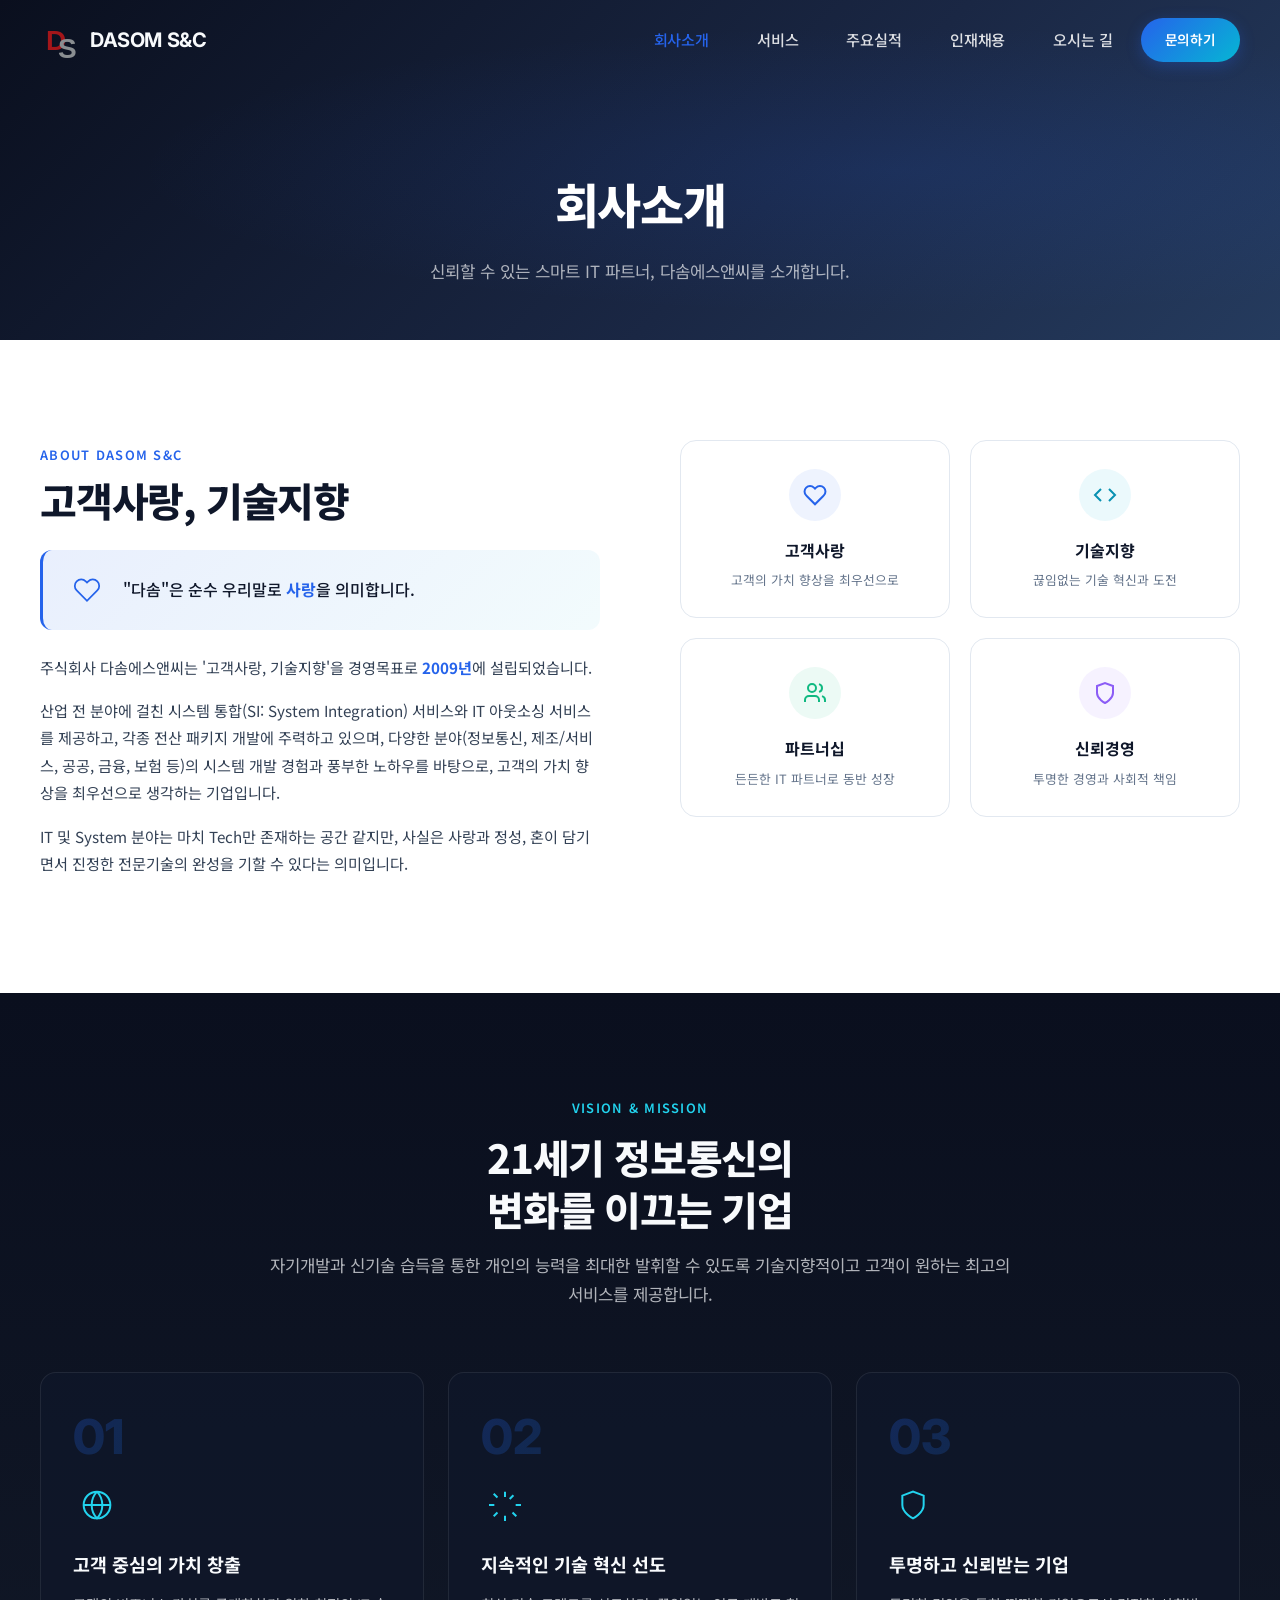
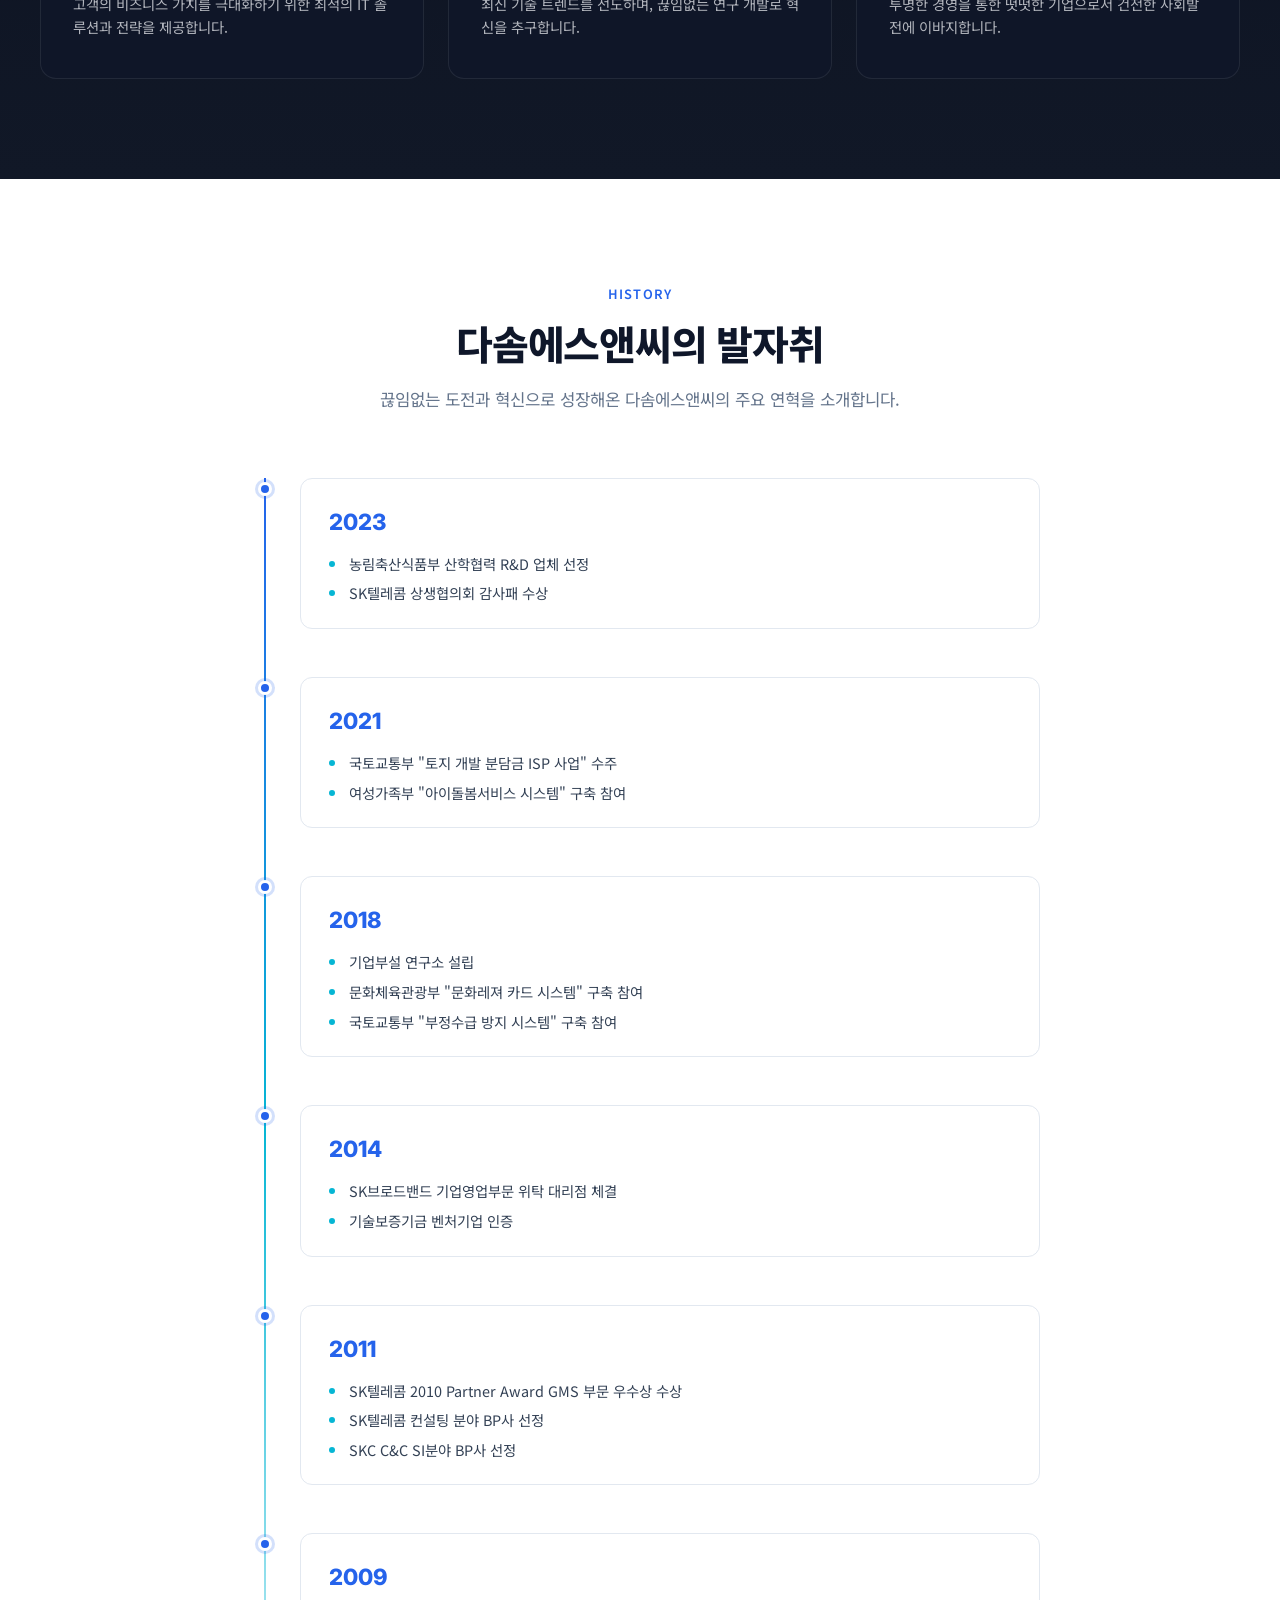
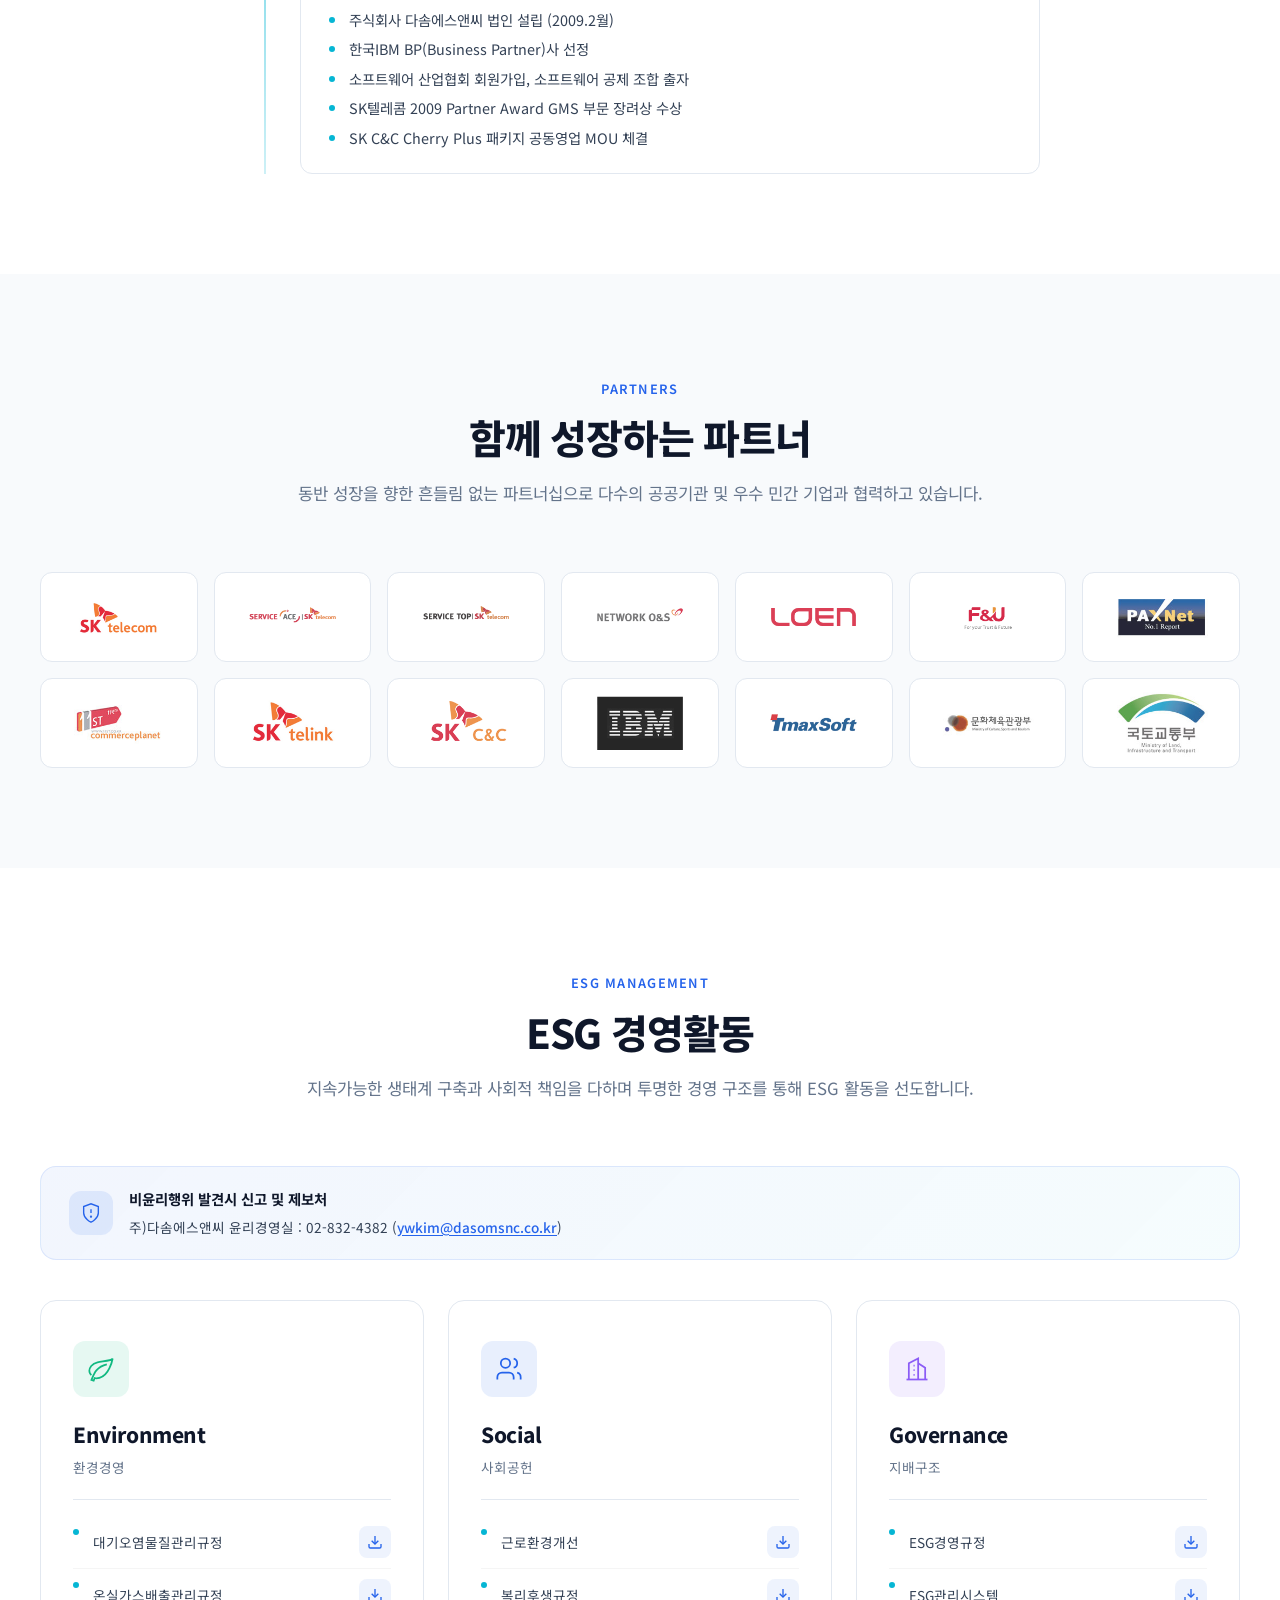
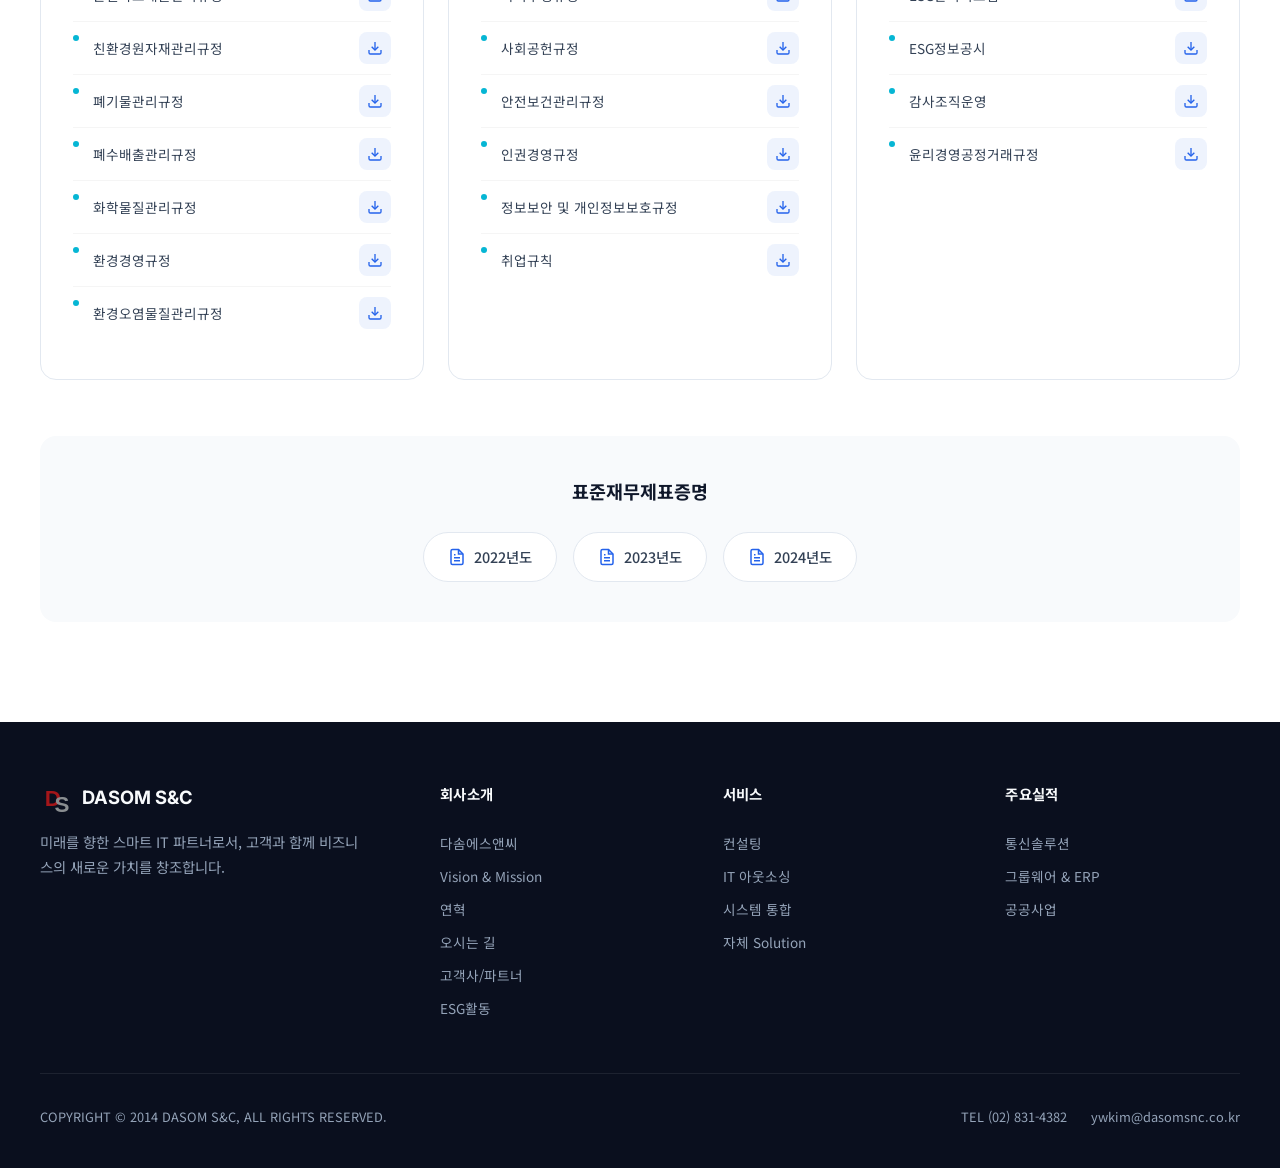
==== commit 8197ee4f: "ㅏ" ====
--- a/company.html
+++ b/company.html
@@ -14,14 +14,7 @@
     <link rel="stylesheet" href="css/style.css">
     <link rel="stylesheet" href="css/company.css">
 
-    <script>
-        (function() {
-            var isMobile = /Android|webOS|iPhone|iPad|iPod|BlackBerry|IEMobile|Opera Mini/i.test(navigator.userAgent);
-            if (isMobile && window.location.pathname.indexOf('/mobile/') === -1) {
-                window.location.href = '/mobile/index.html';
-            }
-        })();
-    </script>
+
 </head>
 <body>
 
@@ -314,51 +307,190 @@
                 <p class="section-desc">지속가능한 생태계 구축과 사회적 책임을 다하며 투명한 경영 구조를 통해 ESG 활동을 선도합니다.</p>
             </div>
 
+            <!-- 비윤리행위 신고 안내 -->
+            <div class="esg-ethics-notice reveal">
+                <div class="ethics-icon">
+                    <svg viewBox="0 0 24 24" fill="none" stroke="currentColor" stroke-width="1.5"><path d="M12 22s8-4 8-10V5l-8-3-8 3v7c0 6 8 10 8 10z"/><path d="M12 8v4"/><circle cx="12" cy="16" r="0.5" fill="currentColor"/></svg>
+                </div>
+                <div class="ethics-content">
+                    <strong>비윤리행위 발견시 신고 및 제보처</strong>
+                    <p>주)다솜에스앤씨 윤리경영실 : 02-832-4382 (<a href="mailto:ywkim@dasomsnc.co.kr">ywkim@dasomsnc.co.kr</a>)</p>
+                </div>
+            </div>
+
             <div class="esg-grid">
+                <!-- Environment -->
                 <div class="esg-card reveal delay-1">
                     <div class="esg-icon env">
                         <svg viewBox="0 0 24 24" fill="none" stroke="currentColor" stroke-width="1.5"><path d="M17 8C8 10 5.9 16.17 3.82 21.34l1.89.66.95-2.3c.48.17.98.3 1.34.3C19 20 22 3 22 3c-1 2-8 2.25-13 3.25S2 11.5 2 13.5s1.75 3.75 1.75 3.75"/></svg>
                     </div>
                     <h3>Environment</h3>
                     <p>환경경영</p>
-                    <ul class="esg-list">
-                        <li>대기오염물질 관리규정</li>
-                        <li>온실가스 배출 관리규정</li>
-                        <li>친환경 원자재 관리규정</li>
-                        <li>폐기물/폐수 배출 관리규정</li>
-                        <li>화학물질/환경오염물질 관리규정</li>
+                    <ul class="esg-list esg-list-download">
+                        <li>
+                            <span>대기오염물질관리규정</span>
+                            <a href="http://www.dasomsnc.co.kr/doc/E_%EB%8C%80%EA%B8%B0%EC%98%A4%EC%97%BC%EB%AC%BC%EC%A7%88%EA%B4%80%EB%A6%AC%EA%B7%9C%EC%A0%95_%EB%8B%A4%EC%86%9C%EC%97%90%EC%8A%A4%EC%95%A4%EC%94%A8.pdf" target="_blank" class="esg-download-btn" title="PDF 다운로드">
+                                <svg viewBox="0 0 24 24" fill="none" stroke="currentColor" stroke-width="2"><path d="M21 15v4a2 2 0 0 1-2 2H5a2 2 0 0 1-2-2v-4"/><polyline points="7 10 12 15 17 10"/><line x1="12" y1="15" x2="12" y2="3"/></svg>
+                            </a>
+                        </li>
+                        <li>
+                            <span>온실가스배출관리규정</span>
+                            <a href="http://www.dasomsnc.co.kr/doc/E_%EC%98%A8%EC%8B%A4%EA%B0%80%EC%8A%A4%EB%B0%B0%EC%B6%9C%EA%B4%80%EB%A6%AC%EA%B7%9C%EC%A0%95_%EB%8B%A4%EC%86%9C%EC%97%90%EC%8A%A4%EC%95%A4%EC%94%A8.pdf" target="_blank" class="esg-download-btn" title="PDF 다운로드">
+                                <svg viewBox="0 0 24 24" fill="none" stroke="currentColor" stroke-width="2"><path d="M21 15v4a2 2 0 0 1-2 2H5a2 2 0 0 1-2-2v-4"/><polyline points="7 10 12 15 17 10"/><line x1="12" y1="15" x2="12" y2="3"/></svg>
+                            </a>
+                        </li>
+                        <li>
+                            <span>친환경원자재관리규정</span>
+                            <a href="http://www.dasomsnc.co.kr/doc/E_%EC%B9%9C%ED%99%98%EA%B2%BD%EC%9B%90%EC%9E%90%EC%9E%AC%EA%B4%80%EB%A6%AC%EA%B7%9C%EC%A0%95_%EB%8B%A4%EC%86%9C%EC%97%90%EC%8A%A4%EC%95%A4%EC%94%A8.pdf" target="_blank" class="esg-download-btn" title="PDF 다운로드">
+                                <svg viewBox="0 0 24 24" fill="none" stroke="currentColor" stroke-width="2"><path d="M21 15v4a2 2 0 0 1-2 2H5a2 2 0 0 1-2-2v-4"/><polyline points="7 10 12 15 17 10"/><line x1="12" y1="15" x2="12" y2="3"/></svg>
+                            </a>
+                        </li>
+                        <li>
+                            <span>폐기물관리규정</span>
+                            <a href="http://www.dasomsnc.co.kr/doc/E_%ED%8F%90%EA%B8%B0%EB%AC%BC%EA%B4%80%EB%A6%AC%EA%B7%9C%EC%A0%95_%EB%8B%A4%EC%86%9C%EC%97%90%EC%8A%A4%EC%95%A4%EC%94%A8.pdf" target="_blank" class="esg-download-btn" title="PDF 다운로드">
+                                <svg viewBox="0 0 24 24" fill="none" stroke="currentColor" stroke-width="2"><path d="M21 15v4a2 2 0 0 1-2 2H5a2 2 0 0 1-2-2v-4"/><polyline points="7 10 12 15 17 10"/><line x1="12" y1="15" x2="12" y2="3"/></svg>
+                            </a>
+                        </li>
+                        <li>
+                            <span>폐수배출관리규정</span>
+                            <a href="http://www.dasomsnc.co.kr/doc/E_%ED%8F%90%EC%88%98%EB%B0%B0%EC%B6%9C%EA%B4%80%EB%A6%AC%EA%B7%9C%EC%A0%95_%EB%8B%A4%EC%86%9C%EC%97%90%EC%8A%A4%EC%95%A4%EC%94%A8.pdf" target="_blank" class="esg-download-btn" title="PDF 다운로드">
+                                <svg viewBox="0 0 24 24" fill="none" stroke="currentColor" stroke-width="2"><path d="M21 15v4a2 2 0 0 1-2 2H5a2 2 0 0 1-2-2v-4"/><polyline points="7 10 12 15 17 10"/><line x1="12" y1="15" x2="12" y2="3"/></svg>
+                            </a>
+                        </li>
+                        <li>
+                            <span>화학물질관리규정</span>
+                            <a href="http://www.dasomsnc.co.kr/doc/E_%ED%99%94%ED%95%99%EB%AC%BC%EC%A7%88%EA%B4%80%EB%A6%AC%EA%B7%9C%EC%A0%95_%EB%8B%A4%EC%86%9C%EC%97%90%EC%8A%A4%EC%95%A4%EC%94%A8.pdf" target="_blank" class="esg-download-btn" title="PDF 다운로드">
+                                <svg viewBox="0 0 24 24" fill="none" stroke="currentColor" stroke-width="2"><path d="M21 15v4a2 2 0 0 1-2 2H5a2 2 0 0 1-2-2v-4"/><polyline points="7 10 12 15 17 10"/><line x1="12" y1="15" x2="12" y2="3"/></svg>
+                            </a>
+                        </li>
+                        <li>
+                            <span>환경경영규정</span>
+                            <a href="http://www.dasomsnc.co.kr/doc/E_%ED%99%98%EA%B2%BD%EA%B2%BD%EC%98%81%EA%B7%9C%EC%A0%95_%EB%8B%A4%EC%86%9C%EC%97%90%EC%8A%A4%EC%95%A4%EC%94%A8.pdf" target="_blank" class="esg-download-btn" title="PDF 다운로드">
+                                <svg viewBox="0 0 24 24" fill="none" stroke="currentColor" stroke-width="2"><path d="M21 15v4a2 2 0 0 1-2 2H5a2 2 0 0 1-2-2v-4"/><polyline points="7 10 12 15 17 10"/><line x1="12" y1="15" x2="12" y2="3"/></svg>
+                            </a>
+                        </li>
+                        <li>
+                            <span>환경오염물질관리규정</span>
+                            <a href="http://www.dasomsnc.co.kr/doc/E_%ED%99%98%EA%B2%BD%EC%98%A4%EC%97%BC%EB%AC%BC%EC%A7%88%EA%B4%80%EB%A6%AC%EA%B7%9C%EC%A0%95_%EB%8B%A4%EC%86%9C%EC%97%90%EC%8A%A4%EC%95%A4%EC%94%A8.pdf" target="_blank" class="esg-download-btn" title="PDF 다운로드">
+                                <svg viewBox="0 0 24 24" fill="none" stroke="currentColor" stroke-width="2"><path d="M21 15v4a2 2 0 0 1-2 2H5a2 2 0 0 1-2-2v-4"/><polyline points="7 10 12 15 17 10"/><line x1="12" y1="15" x2="12" y2="3"/></svg>
+                            </a>
+                        </li>
                     </ul>
                 </div>
+
+                <!-- Social -->
                 <div class="esg-card reveal delay-2">
                     <div class="esg-icon soc">
                         <svg viewBox="0 0 24 24" fill="none" stroke="currentColor" stroke-width="1.5"><path d="M16 21v-2a4 4 0 0 0-4-4H6a4 4 0 0 0-4 4v2"/><circle cx="9" cy="7" r="4"/><path d="M22 21v-2a4 4 0 0 0-3-3.87"/><path d="M16 3.13a4 4 0 0 1 0 7.75"/></svg>
                     </div>
                     <h3>Social</h3>
                     <p>사회공헌</p>
-                    <ul class="esg-list">
-                        <li>근로환경 개선</li>
-                        <li>복리후생 규정</li>
-                        <li>사회공헌 규정</li>
-                        <li>안전보건 관리규정</li>
-                        <li>인권경영/정보보안 규정</li>
+                    <ul class="esg-list esg-list-download">
+                        <li>
+                            <span>근로환경개선</span>
+                            <a href="http://www.dasomsnc.co.kr/doc/S_%EA%B7%BC%EB%A1%9C%ED%99%98%EA%B2%BD%EA%B0%9C%EC%84%A0_%EB%8B%A4%EC%86%9C%EC%97%90%EC%8A%A4%EC%95%A4%EC%94%A8.pdf" target="_blank" class="esg-download-btn" title="PDF 다운로드">
+                                <svg viewBox="0 0 24 24" fill="none" stroke="currentColor" stroke-width="2"><path d="M21 15v4a2 2 0 0 1-2 2H5a2 2 0 0 1-2-2v-4"/><polyline points="7 10 12 15 17 10"/><line x1="12" y1="15" x2="12" y2="3"/></svg>
+                            </a>
+                        </li>
+                        <li>
+                            <span>복리후생규정</span>
+                            <a href="http://www.dasomsnc.co.kr/doc/S_%EB%B3%B5%EB%A6%AC%ED%9B%84%EC%83%9D%EA%B7%9C%EC%A0%95_%EB%8B%A4%EC%86%9C%EC%97%90%EC%8A%A4%EC%95%A4%EC%94%A8.pdf" target="_blank" class="esg-download-btn" title="PDF 다운로드">
+                                <svg viewBox="0 0 24 24" fill="none" stroke="currentColor" stroke-width="2"><path d="M21 15v4a2 2 0 0 1-2 2H5a2 2 0 0 1-2-2v-4"/><polyline points="7 10 12 15 17 10"/><line x1="12" y1="15" x2="12" y2="3"/></svg>
+                            </a>
+                        </li>
+                        <li>
+                            <span>사회공헌규정</span>
+                            <a href="http://www.dasomsnc.co.kr/doc/S_%EC%82%AC%ED%9A%8C%EA%B3%B5%ED%97%8C%EA%B7%9C%EC%A0%95_%EB%8B%A4%EC%86%9C%EC%97%90%EC%8A%A4%EC%95%A4%EC%94%A8.pdf" target="_blank" class="esg-download-btn" title="PDF 다운로드">
+                                <svg viewBox="0 0 24 24" fill="none" stroke="currentColor" stroke-width="2"><path d="M21 15v4a2 2 0 0 1-2 2H5a2 2 0 0 1-2-2v-4"/><polyline points="7 10 12 15 17 10"/><line x1="12" y1="15" x2="12" y2="3"/></svg>
+                            </a>
+                        </li>
+                        <li>
+                            <span>안전보건관리규정</span>
+                            <a href="http://www.dasomsnc.co.kr/doc/S_%EC%95%88%EC%A0%84%EB%B3%B4%EA%B1%B4%EA%B4%80%EB%A6%AC%EA%B7%9C%EC%A0%95_%EB%8B%A4%EC%86%9C%EC%97%90%EC%8A%A4%EC%95%A4%EC%94%A8.pdf" target="_blank" class="esg-download-btn" title="PDF 다운로드">
+                                <svg viewBox="0 0 24 24" fill="none" stroke="currentColor" stroke-width="2"><path d="M21 15v4a2 2 0 0 1-2 2H5a2 2 0 0 1-2-2v-4"/><polyline points="7 10 12 15 17 10"/><line x1="12" y1="15" x2="12" y2="3"/></svg>
+                            </a>
+                        </li>
+                        <li>
+                            <span>인권경영규정</span>
+                            <a href="http://www.dasomsnc.co.kr/doc/S_%EC%9D%B8%EA%B6%8C%EA%B2%BD%EC%98%81%EA%B7%9C%EC%A0%95_%EB%8B%A4%EC%86%9C%EC%97%90%EC%8A%A4%EC%95%A4%EC%94%A8.pdf" target="_blank" class="esg-download-btn" title="PDF 다운로드">
+                                <svg viewBox="0 0 24 24" fill="none" stroke="currentColor" stroke-width="2"><path d="M21 15v4a2 2 0 0 1-2 2H5a2 2 0 0 1-2-2v-4"/><polyline points="7 10 12 15 17 10"/><line x1="12" y1="15" x2="12" y2="3"/></svg>
+                            </a>
+                        </li>
+                        <li>
+                            <span>정보보안 및 개인정보보호규정</span>
+                            <a href="http://www.dasomsnc.co.kr/doc/S_%EC%A0%95%EB%B3%B4%EB%B3%B4%EC%95%88%20%EB%B0%8F%20%EA%B0%9C%EC%9D%B8%EC%A0%95%EB%B3%B4%EB%B3%B4%ED%98%B8%EA%B7%9C%EC%A0%95_%EB%8B%A4%EC%86%9C%EC%97%90%EC%8A%A4%EC%95%A4%EC%94%A8.pdf" target="_blank" class="esg-download-btn" title="PDF 다운로드">
+                                <svg viewBox="0 0 24 24" fill="none" stroke="currentColor" stroke-width="2"><path d="M21 15v4a2 2 0 0 1-2 2H5a2 2 0 0 1-2-2v-4"/><polyline points="7 10 12 15 17 10"/><line x1="12" y1="15" x2="12" y2="3"/></svg>
+                            </a>
+                        </li>
+                        <li>
+                            <span>취업규칙</span>
+                            <a href="http://www.dasomsnc.co.kr/doc/S_%EC%B7%A8%EC%97%85%EA%B7%9C%EC%B9%99_%EB%8B%A4%EC%86%9C%EC%97%90%EC%8A%A4%EC%95%A4%EC%94%A8.pdf" target="_blank" class="esg-download-btn" title="PDF 다운로드">
+                                <svg viewBox="0 0 24 24" fill="none" stroke="currentColor" stroke-width="2"><path d="M21 15v4a2 2 0 0 1-2 2H5a2 2 0 0 1-2-2v-4"/><polyline points="7 10 12 15 17 10"/><line x1="12" y1="15" x2="12" y2="3"/></svg>
+                            </a>
+                        </li>
                     </ul>
                 </div>
+
+                <!-- Governance -->
                 <div class="esg-card reveal delay-3">
                     <div class="esg-icon gov">
                         <svg viewBox="0 0 24 24" fill="none" stroke="currentColor" stroke-width="1.5"><path d="M3 21h18"/><path d="M5 21V7l8-4v18"/><path d="M19 21V11l-6-4"/><path d="M9 9h1"/><path d="M9 13h1"/><path d="M9 17h1"/></svg>
                     </div>
                     <h3>Governance</h3>
                     <p>지배구조</p>
-                    <ul class="esg-list">
-                        <li>ESG 경영규정</li>
-                        <li>ESG 관리시스템</li>
-                        <li>ESG 정보공시</li>
-                        <li>감사조직 운영</li>
-                        <li>윤리경영 공정거래 규정</li>
+                    <ul class="esg-list esg-list-download">
+                        <li>
+                            <span>ESG경영규정</span>
+                            <a href="http://www.dasomsnc.co.kr/doc/G_ESG%EA%B2%BD%EC%98%81%EA%B7%9C%EC%A0%95_%EB%8B%A4%EC%86%9C%EC%97%90%EC%8A%A4%EC%95%A4%EC%94%A8.pdf" target="_blank" class="esg-download-btn" title="PDF 다운로드">
+                                <svg viewBox="0 0 24 24" fill="none" stroke="currentColor" stroke-width="2"><path d="M21 15v4a2 2 0 0 1-2 2H5a2 2 0 0 1-2-2v-4"/><polyline points="7 10 12 15 17 10"/><line x1="12" y1="15" x2="12" y2="3"/></svg>
+                            </a>
+                        </li>
+                        <li>
+                            <span>ESG관리시스템</span>
+                            <a href="http://www.dasomsnc.co.kr/doc/G_ESG%EA%B4%80%EB%A6%AC%EC%8B%9C%EC%8A%A4%ED%85%9C_%EB%8B%A4%EC%86%9C%EC%97%90%EC%8A%A4%EC%95%A4%EC%94%A8.pdf" target="_blank" class="esg-download-btn" title="PDF 다운로드">
+                                <svg viewBox="0 0 24 24" fill="none" stroke="currentColor" stroke-width="2"><path d="M21 15v4a2 2 0 0 1-2 2H5a2 2 0 0 1-2-2v-4"/><polyline points="7 10 12 15 17 10"/><line x1="12" y1="15" x2="12" y2="3"/></svg>
+                            </a>
+                        </li>
+                        <li>
+                            <span>ESG정보공시</span>
+                            <a href="http://www.dasomsnc.co.kr/doc/G_ESG%EC%A0%95%EB%B3%B4%EA%B3%B5%EC%8B%9C_%EB%8B%A4%EC%86%9C%EC%97%90%EC%8A%A4%EC%95%A4%EC%94%A8.pdf" target="_blank" class="esg-download-btn" title="PDF 다운로드">
+                                <svg viewBox="0 0 24 24" fill="none" stroke="currentColor" stroke-width="2"><path d="M21 15v4a2 2 0 0 1-2 2H5a2 2 0 0 1-2-2v-4"/><polyline points="7 10 12 15 17 10"/><line x1="12" y1="15" x2="12" y2="3"/></svg>
+                            </a>
+                        </li>
+                        <li>
+                            <span>감사조직운영</span>
+                            <a href="http://www.dasomsnc.co.kr/doc/G_%EA%B0%90%EC%82%AC%EC%A1%B0%EC%A7%81%EC%9A%B4%EC%98%81_%EB%8B%A4%EC%86%9C%EC%97%90%EC%8A%A4%EC%95%A4%EC%94%A8.pdf" target="_blank" class="esg-download-btn" title="PDF 다운로드">
+                                <svg viewBox="0 0 24 24" fill="none" stroke="currentColor" stroke-width="2"><path d="M21 15v4a2 2 0 0 1-2 2H5a2 2 0 0 1-2-2v-4"/><polyline points="7 10 12 15 17 10"/><line x1="12" y1="15" x2="12" y2="3"/></svg>
+                            </a>
+                        </li>
+                        <li>
+                            <span>윤리경영공정거래규정</span>
+                            <a href="http://www.dasomsnc.co.kr/doc/G_%EC%9C%A4%EB%A6%AC%EA%B2%BD%EC%98%81%EA%B3%B5%EC%A0%95%EA%B1%B0%EB%9E%98%EA%B7%9C%EC%A0%95_%EB%8B%A4%EC%86%9C%EC%97%90%EC%8A%A4%EC%95%A4%EC%94%A8.pdf" target="_blank" class="esg-download-btn" title="PDF 다운로드">
+                                <svg viewBox="0 0 24 24" fill="none" stroke="currentColor" stroke-width="2"><path d="M21 15v4a2 2 0 0 1-2 2H5a2 2 0 0 1-2-2v-4"/><polyline points="7 10 12 15 17 10"/><line x1="12" y1="15" x2="12" y2="3"/></svg>
+                            </a>
+                        </li>
                     </ul>
                 </div>
             </div>
 
+            <!-- 재무제표 공시 -->
+            <div class="financial-section reveal">
+                <h3>표준재무제표증명</h3>
+                <div class="financial-links">
+                    <a href="http://www.dasomsnc.co.kr/doc/%ED%91%9C%EC%A4%80%EC%9E%AC%EB%AC%B4%EC%A0%9C%ED%91%9C%EC%A6%9D%EB%AA%85%282022%EB%85%84%EB%8F%84%29_%EB%8B%A4%EC%86%9C%EC%97%90%EC%8A%A4%EC%95%A4%EC%94%A8.pdf" target="_blank" class="financial-link">
+                        <svg width="18" height="18" viewBox="0 0 24 24" fill="none" stroke="currentColor" stroke-width="2"><path d="M14 2H6a2 2 0 0 0-2 2v16a2 2 0 0 0 2 2h12a2 2 0 0 0 2-2V8z"/><polyline points="14 2 14 8 20 8"/><line x1="16" y1="13" x2="8" y2="13"/><line x1="16" y1="17" x2="8" y2="17"/><polyline points="10 9 9 9 8 9"/></svg>
+                        2022년도
+                    </a>
+                    <a href="http://www.dasomsnc.co.kr/doc/%ED%91%9C%EC%A4%80%EC%9E%AC%EB%AC%B4%EC%A0%9C%ED%91%9C%EC%A6%9D%EB%AA%85%282023%EB%85%84%EB%8F%84%29_%EB%8B%A4%EC%86%9C%EC%97%90%EC%8A%A4%EC%95%A4%EC%94%A8.pdf" target="_blank" class="financial-link">
+                        <svg width="18" height="18" viewBox="0 0 24 24" fill="none" stroke="currentColor" stroke-width="2"><path d="M14 2H6a2 2 0 0 0-2 2v16a2 2 0 0 0 2 2h12a2 2 0 0 0 2-2V8z"/><polyline points="14 2 14 8 20 8"/><line x1="16" y1="13" x2="8" y2="13"/><line x1="16" y1="17" x2="8" y2="17"/><polyline points="10 9 9 9 8 9"/></svg>
+                        2023년도
+                    </a>
+                    <a href="http://www.dasomsnc.co.kr/doc/%ED%91%9C%EC%A4%80%EC%9E%AC%EB%AC%B4%EC%A0%9C%ED%91%9C%EC%A6%9D%EB%AA%85%282024%EB%85%84%EB%8F%84%29_%EB%8B%A4%EC%86%9C%EC%97%90%EC%8A%A4%EC%95%A4%EC%94%A8.pdf" target="_blank" class="financial-link">
+                        <svg width="18" height="18" viewBox="0 0 24 24" fill="none" stroke="currentColor" stroke-width="2"><path d="M14 2H6a2 2 0 0 0-2 2v16a2 2 0 0 0 2 2h12a2 2 0 0 0 2-2V8z"/><polyline points="14 2 14 8 20 8"/><line x1="16" y1="13" x2="8" y2="13"/><line x1="16" y1="17" x2="8" y2="17"/><polyline points="10 9 9 9 8 9"/></svg>
+                        2024년도
+                    </a>
+                </div>
+            </div>
 
         </div>
     </section>
--- a/css/style.css
+++ b/css/style.css
@@ -579,7 +579,7 @@
 /* Scroll indicator */
 .scroll-indicator {
     position: absolute;
-    bottom: 40px;
+    bottom: 30px;
     left: 50%;
     transform: translateX(-50%);
     z-index: 4;
@@ -587,7 +587,7 @@
     flex-direction: column;
     align-items: center;
     gap: 8px;
-    animation: fadeInUp 0.8s ease-out 0.6s both;
+    animation: fadeInUpScroll 0.8s ease-out 0.6s both;
 }
 
 .scroll-indicator span {
@@ -623,6 +623,17 @@
 @keyframes fadeInUp {
     from { opacity: 0; transform: translateY(30px); }
     to { opacity: 1; transform: translateY(0); }
+}
+
+@keyframes fadeInUpScroll {
+    from { 
+        opacity: 0; 
+        transform: translateX(-50%) translateY(30px); 
+    }
+    to { 
+        opacity: 1; 
+        transform: translateX(-50%) translateY(0); 
+    }
 }
 
 @keyframes fadeInLeft {
--- a/css/company.css
+++ b/css/company.css
@@ -551,6 +551,115 @@
     background: var(--accent);
 }
 
+/* ---- ESG Download List ---- */
+.esg-list-download li {
+    display: flex;
+    align-items: center;
+    justify-content: space-between;
+    padding: 10px 0 10px 20px;
+    border-bottom: 1px solid rgba(0, 0, 0, 0.04);
+    transition: background 0.2s ease;
+}
+
+.esg-list-download li:last-child {
+    border-bottom: none;
+}
+
+.esg-list-download li:hover {
+    background: rgba(37, 99, 235, 0.03);
+    border-radius: 6px;
+}
+
+.esg-list-download li span {
+    flex: 1;
+    font-size: 0.85rem;
+    color: var(--text-body);
+}
+
+.esg-download-btn {
+    display: inline-flex;
+    align-items: center;
+    justify-content: center;
+    width: 32px;
+    height: 32px;
+    border-radius: 8px;
+    background: rgba(37, 99, 235, 0.08);
+    flex-shrink: 0;
+    transition: all 0.25s ease;
+    margin-left: 8px;
+}
+
+.esg-download-btn svg {
+    width: 16px;
+    height: 16px;
+    stroke: var(--primary);
+    transition: all 0.25s ease;
+}
+
+.esg-download-btn:hover {
+    background: var(--primary);
+    transform: translateY(-2px);
+    box-shadow: 0 4px 12px rgba(37, 99, 235, 0.3);
+}
+
+.esg-download-btn:hover svg {
+    stroke: #fff;
+}
+
+/* ---- ESG Ethics Notice ---- */
+.esg-ethics-notice {
+    display: flex;
+    align-items: center;
+    gap: 16px;
+    padding: 20px 28px;
+    background: linear-gradient(135deg, rgba(37, 99, 235, 0.06), rgba(6, 182, 212, 0.04));
+    border: 1px solid rgba(37, 99, 235, 0.12);
+    border-radius: var(--radius-lg);
+    margin-bottom: 40px;
+}
+
+.ethics-icon {
+    width: 44px;
+    height: 44px;
+    display: flex;
+    align-items: center;
+    justify-content: center;
+    background: rgba(37, 99, 235, 0.1);
+    border-radius: 12px;
+    flex-shrink: 0;
+}
+
+.ethics-icon svg {
+    width: 22px;
+    height: 22px;
+    stroke: var(--primary);
+}
+
+.ethics-content strong {
+    display: block;
+    font-size: 0.9rem;
+    font-weight: 700;
+    color: var(--text-dark);
+    margin-bottom: 4px;
+}
+
+.ethics-content p {
+    font-size: 0.85rem;
+    color: var(--text-body);
+    margin: 0;
+}
+
+.ethics-content a {
+    color: var(--primary);
+    font-weight: 500;
+    text-decoration: underline;
+    text-underline-offset: 2px;
+}
+
+.ethics-content a:hover {
+    color: var(--accent-dark);
+}
+
 /* ---- Financial Section ---- */
 .financial-section {
     text-align: center;
